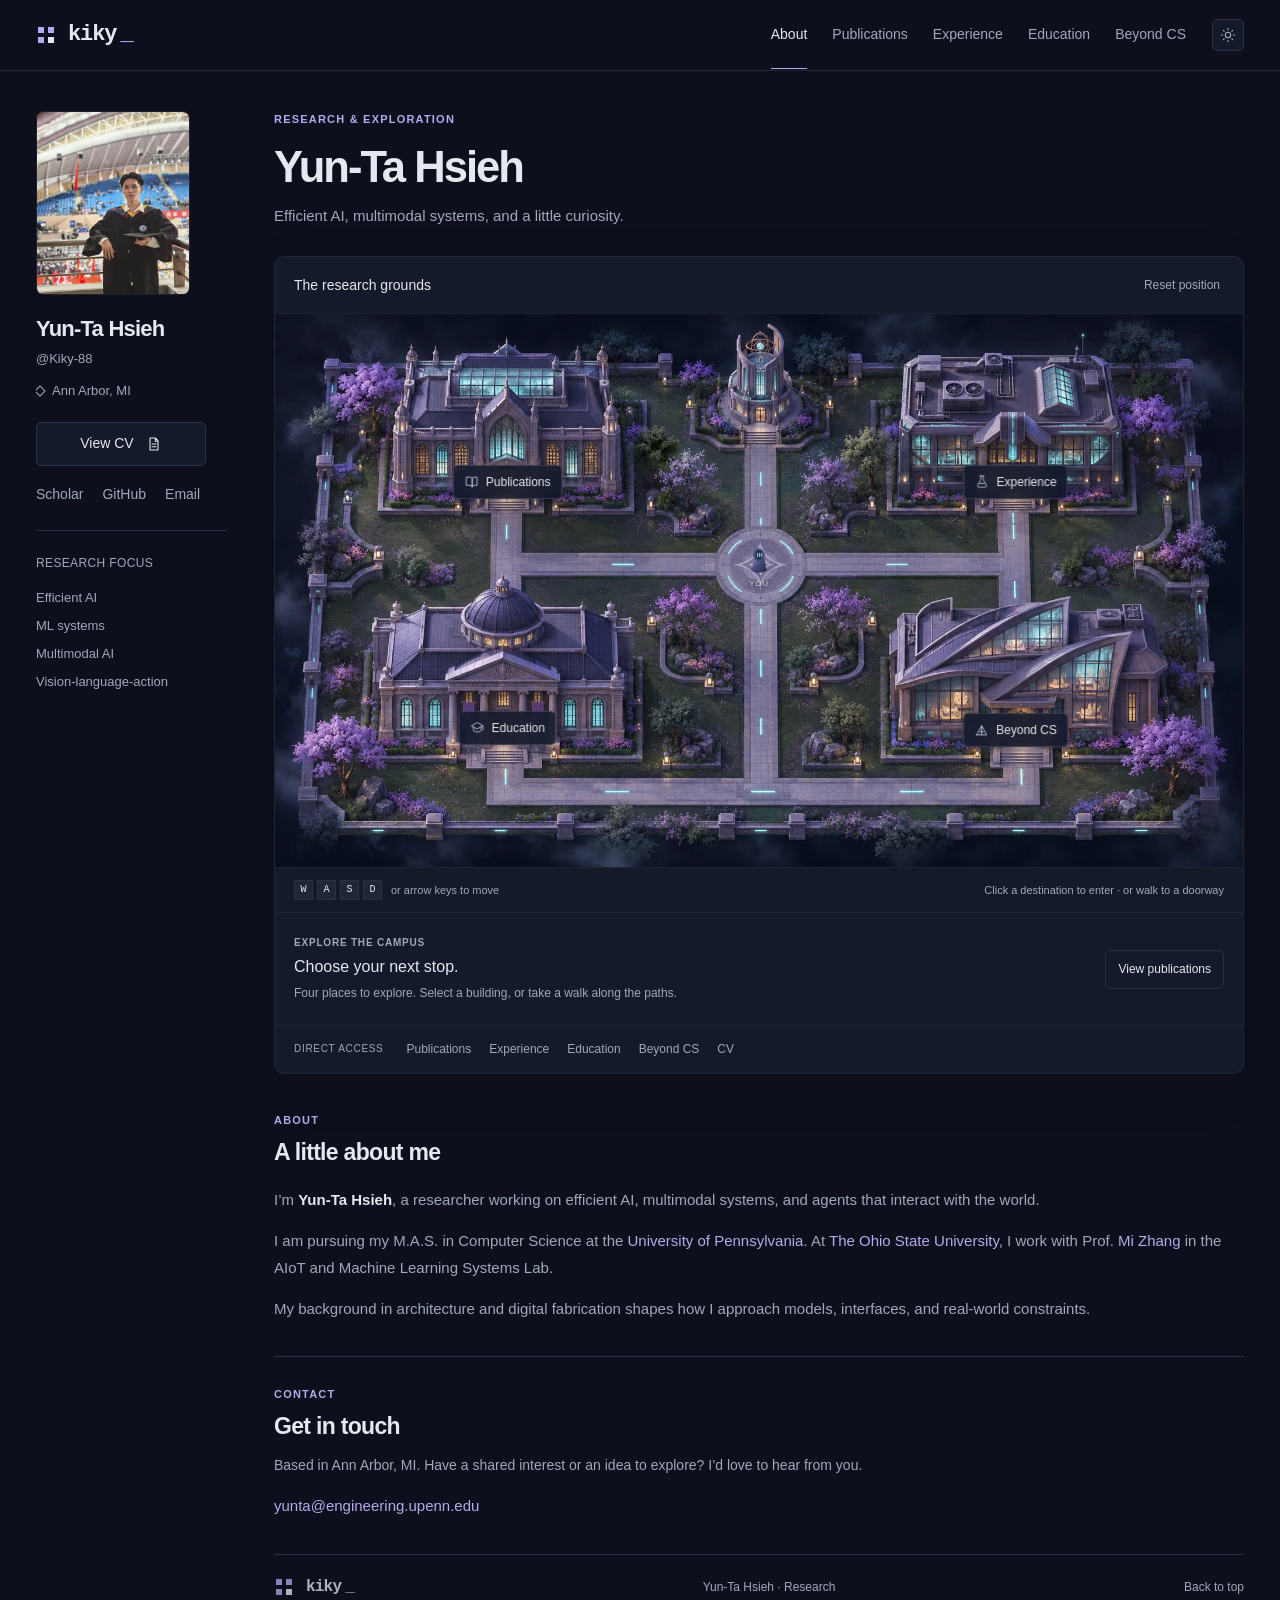
==== index.html @ 04798a45 "Align navigation and content on a consistent polished layout grid" ====
<!DOCTYPE html>
<html lang="en" data-theme="dark">
<head>
  <meta charset="UTF-8" />
  <meta name="viewport" content="width=device-width, initial-scale=1" />
  <meta name="author" content="Yun-Ta Hsieh" />
  <meta name="description" content="Yun-Ta Hsieh — researching efficient AI, ML systems, multimodal AI, and vision-language-action models." />
  <meta name="theme-color" content="#0d1020" />
  <title>About · Yun-Ta Hsieh</title>
  <link rel="stylesheet" href="styles.css?v=20261123-scene4" />
  <link rel="icon" type="image/svg+xml" href="images/favicon.svg" />
  <link rel="preload" as="image" href="images/campus-night-v2.webp" fetchpriority="high" />
  <script>try{document.documentElement.dataset.theme=localStorage.getItem('homepage-theme')==='light'?'light':'dark'}catch(e){}</script>
</head>
<body id="top" class="world-page">
  <a class="skip-link" href="#main">Skip to content</a>
  <header class="site-header">
    <div class="site-header-inner">
      <a class="brand" href="index.html?v=20261123-scene4" aria-label="Kiky home"><svg class="brand-mark" viewBox="0 0 20 20" aria-hidden="true"><path d="M2 2h6v6H2zm10 0h6v6h-6zM2 12h6v6H2z"/><path class="mark-lime" d="M12 12h6v6h-6z"/></svg> kiky<span class="brand-dot">_</span></a>
      <nav class="site-nav" aria-label="Primary navigation">
        <a class="nav-link active" href="index.html?v=20261123-scene4" aria-current="page">About</a>
        <a class="nav-link" href="publications.html?v=20261123-scene4">Publications</a>
        <a class="nav-link" href="experience.html?v=20261123-scene4">Experience</a>
        <a class="nav-link" href="education.html?v=20261123-scene4">Education</a>
        <a class="nav-link" href="beyond.html?v=20261123-scene4">Beyond CS</a>
      </nav>
      <button class="theme-toggle" type="button" aria-label="Switch to light mode" aria-pressed="true"><svg class="theme-icon-moon" viewBox="0 0 24 24" aria-hidden="true"><path d="M20.5 14.5A8.5 8.5 0 0 1 9.5 3.5 7 7 0 1 0 20.5 14.5Z"/></svg><svg class="theme-icon-sun" viewBox="0 0 24 24" aria-hidden="true"><circle cx="12" cy="12" r="4"/><path d="M12 2v2m0 16v2M2 12h2m16 0h2M5 5l1.4 1.4m11.2 11.2L19 19M5 19l1.4-1.4M17.6 6.4 19 5"/></svg></button>
    </div>
  </header>
  <main id="main" class="container">
    <aside class="profile-panel" aria-label="Researcher profile" >
      <div class="panel-label"><span class="pixel-symbol" aria-hidden="true"></span> RESEARCHER PROFILE</div>
      <figure class="portrait"><img src="images/profile.webp" alt="Yun-Ta Hsieh" width="240" height="270" fetchpriority="high"/></figure>
      <div class="profile-info"><h2>Yun-Ta Hsieh</h2><p class="profile-handle">@Kiky-88</p><p class="profile-location">Ann Arbor, MI</p>
      <a class="button button-primary" href="images/Yunta_Hsieh_CV.pdf" target="_blank" rel="noreferrer">View CV <svg viewBox="0 0 24 24" aria-hidden="true"><path d="M6 3h8l4 4v14H6zM14 3v5h4M9 12h6m-6 4h6"/></svg></a>
      <div class="profile-links"><a href="https://scholar.google.com/citations?user=X45ixKAAAAAJ&amp;hl=en" target="_blank" rel="noreferrer">Scholar</a><a href="https://github.com/Kiky-88" target="_blank" rel="noreferrer">GitHub</a><a href="mailto:yunta@engineering.upenn.edu">Email</a></div>
      <div class="profile-interests"><h3>RESEARCH FOCUS</h3><ul><li>Efficient AI</li><li>ML systems</li><li>Multimodal AI</li><li>Vision-language-action</li></ul></div></div>
    </aside>
    <div class="main-content">
    <section class="intro-section" id="about" aria-labelledby="hero-title">
      <div class="intro-topline"><span class="eyebrow">RESEARCH &amp; EXPLORATION</span><span class="terminal-tag" aria-hidden="true"></span></div>
      <h1 id="hero-title">Yun-Ta Hsieh</h1><p class="world-subtitle">Efficient AI, multimodal systems, and a little curiosity.</p>


    </section>

    <section class="research-world" aria-labelledby="world-title">
      <div class="world-bar"><h2 id="world-title">The research grounds</h2><button class="world-reset" type="button" aria-label="Return explorer to starting position">Reset position</button></div>
      <div class="world-stage">
        <img class="world-art" src="images/campus-night-v2.webp" alt="A miniature night-time campus with four illuminated buildings, violet gardens, and connected stone paths." width="1659" height="948" fetchpriority="high" decoding="async" />
        <canvas id="research-map" width="980" height="560" tabindex="0" aria-label="Interactive research campus. Use WASD or arrow keys to move. Choose a labeled destination or use the links below."></canvas>
        <nav class="world-portals" aria-label="Map destinations">
          <button class="world-portal" type="button" data-place="publications" style="--x:24%;--y:21%" aria-label="Enter Publications"><span class="portal-label"><svg viewBox="0 0 24 24" aria-hidden="true"><path d="M4 5h6a3 3 0 0 1 3 3v13a4 4 0 0 0-4-3H4zM20 5h-4a3 3 0 0 0-3 3v13a4 4 0 0 1 4-3h3z"/></svg><span>Publications</span></span></button>
          <button class="world-portal" type="button" data-place="experience" style="--x:76.5%;--y:21%" aria-label="Enter Experience"><span class="portal-label"><svg viewBox="0 0 24 24" aria-hidden="true"><path d="M9 3h6M10 3v6l-5 9a2 2 0 0 0 2 3h10a2 2 0 0 0 2-3l-5-9V3M8 15h8"/></svg><span>Experience</span></span></button>
          <button class="world-portal" type="button" data-place="education" style="--x:24%;--y:65.5%" aria-label="Enter Education"><span class="portal-label"><svg viewBox="0 0 24 24" aria-hidden="true"><path d="m3 9 9-5 9 5-9 5zM6 11v6c4 3 8 3 12 0v-6M21 9v7"/></svg><span>Education</span></span></button>
          <button class="world-portal" type="button" data-place="beyond" style="--x:76.5%;--y:66%" aria-label="Enter Beyond CS"><span class="portal-label"><svg viewBox="0 0 24 24" aria-hidden="true"><path d="m4 19 8-15 8 15H4zM9 14h6M12 4v15"/></svg><span>Beyond CS</span></span></button>
        </nav>
        <span class="world-spawn-label" aria-hidden="true">YOU</span>
      </div>
      <div class="world-controls"><p><kbd>W</kbd><kbd>A</kbd><kbd>S</kbd><kbd>D</kbd><span>or arrow keys to move</span></p><p><span class="desktop-world-hint">Click a destination to enter &middot; or walk to a doorway</span><span class="touch-world-hint">Tap any building to enter.</span></p></div>
      <div class="world-selection" aria-live="polite"><div><p class="eyebrow" id="destination-kicker">EXPLORE THE CAMPUS</p><h3 id="destination-title">Choose your next stop.</h3><p id="destination-description">Four places to explore. Select a building, or take a walk along the paths.</p></div><a class="button button-primary destination-link" id="destination-link" href="publications.html?v=20261123-scene4">View publications</a></div>
      <nav class="world-fast-travel" aria-label="Direct page links"><span>DIRECT ACCESS</span><a href="publications.html?v=20261123-scene4">Publications</a><a href="experience.html?v=20261123-scene4">Experience</a><a href="education.html?v=20261123-scene4">Education</a><a href="beyond.html?v=20261123-scene4">Beyond CS</a><a href="images/Yunta_Hsieh_CV.pdf" target="_blank" rel="noreferrer">CV</a></nav>
    </section>
    <section class="about-brief" aria-labelledby="about-brief-title"><p class="eyebrow">ABOUT</p><h2 id="about-brief-title">A little about me</h2><div class="intro-copy"><p>I’m <strong>Yun-Ta Hsieh</strong>, a researcher working on efficient AI, multimodal systems, and agents that interact with the world.</p><p>I am pursuing my M.A.S. in Computer Science at the <a href="https://www.upenn.edu/" target="_blank" rel="noreferrer">University of Pennsylvania</a>. At <a href="https://www.osu.edu/" target="_blank" rel="noreferrer">The Ohio State University</a>, I work with Prof. <a href="https://mi-zhang.github.io/" target="_blank" rel="noreferrer">Mi Zhang</a> in the AIoT and Machine Learning Systems Lab.</p><p>My background in architecture and digital fabrication shapes how I approach models, interfaces, and real-world constraints.</p></div></section>
    <section class="contact-section" id="contact" aria-labelledby="contact-title"><div><p class="eyebrow">CONTACT</p><h2 id="contact-title">Get in touch</h2><p>Based in Ann Arbor, MI. Have a shared interest or an idea to explore? I’d love to hear from you.</p><a class="contact-email" href="mailto:yunta@engineering.upenn.edu">yunta@engineering.upenn.edu</a></div></section>
    <footer><a class="brand" href="index.html?v=20261123-scene4"><svg class="brand-mark" viewBox="0 0 20 20" aria-hidden="true"><path d="M2 2h6v6H2zm10 0h6v6h-6zM2 12h6v6H2z"/><path class="mark-lime" d="M12 12h6v6h-6z"/></svg> kiky<span class="brand-dot">_</span></a><p>Yun-Ta Hsieh · Research</p><a href="#top" data-back-to-top>Back to top</a></footer>
    </div>
  </main>
  <script src="script.js?v=20261123-scene4"></script>
  <script src="world-engine.js?v=20261123-scene4"></script>
  <script src="world.js?v=20261123-scene4"></script>
</body>
</html>
---- styles.css ----
:root {
  color-scheme: light;
  --bg: #f4f6fa;
  --surface: #ffffff;
  --raised: #edf1f7;
  --text: #202c3f;
  --muted: #5e6d82;
  --line: #d4dce8;
  --accent: #4265c8;
  --lime: #42754c;
  --accent-soft: #edf1ff;
  --grid: #20345c05;
  --sans: 'Segoe UI', -apple-system, BlinkMacSystemFont, Arial, sans-serif;
  --mono: 'Cascadia Code', 'SFMono-Regular', Consolas, monospace;
}
[data-theme='dark'] {
  color-scheme: dark;
  --bg: #0c1017;
  --surface: #121923;
  --raised: #18212e;
  --text: #e3e9f3;
  --muted: #94a2b9;
  --line: #273244;
  --accent: #9baeff;
  --lime: #c4df9c;
  --accent-soft: #202b48;
  --grid: #91a6d105;
}
* { box-sizing: border-box; }
html { scroll-behavior: smooth; scroll-padding-top: 100px; }
body { margin: 0; font: 16px/1.7 var(--sans); color: var(--text); background-color: var(--bg); background-image: linear-gradient(var(--grid) 1px, transparent 1px), linear-gradient(90deg, var(--grid) 1px, transparent 1px); background-size: 32px 32px; -webkit-font-smoothing: antialiased; }
::selection { background: var(--accent); color: var(--bg); }
a { color: inherit; text-decoration: none; }
a, button { touch-action: manipulation; -webkit-tap-highlight-color: transparent; }
button { font: inherit; cursor: pointer; }
a:focus-visible, button:focus-visible, summary:focus-visible { outline: 2px solid var(--accent); outline-offset: 5px; }
h1, h2, h3, p, figure { margin: 0; }
img { display: block; max-width: 100%; }
svg { fill: none; stroke: currentColor; stroke-width: 1.6; stroke-linecap: round; stroke-linejoin: round; }
[hidden] { display: none !important; }
.skip-link { position: fixed; top: -80px; left: 20px; z-index: 200; background: var(--accent); color: var(--bg); padding: 10px 18px; }
.skip-link:focus { top: 12px; }
.site-header { position: sticky; top: 0; z-index: 20; background: var(--bg); border-bottom: 1px solid var(--line); }
.site-header-inner { max-width: 1232px; padding: 18px 36px; margin: auto; display: flex; align-items: center; gap: 26px; }
.brand { display: inline-flex; align-items: center; gap: 4px; font: 700 22px/1 var(--mono); letter-spacing: -.05em; white-space: nowrap; }
.brand-mark { color: var(--lime); font-size: 25px; padding-right: 8px; }
.brand-dot { color: var(--accent); }
.site-nav { display: flex; gap: 25px; margin-left: auto; }
.nav-link { font-size: 14px; color: var(--muted); padding: 4px 0; white-space: nowrap; position: relative; }
.nav-link.active, .nav-link:hover { color: var(--text); }
.nav-link.active::after { content: ''; position: absolute; bottom: -18px; left: 0; right: 0; height: 2px; background: var(--accent); }
.theme-toggle { display: grid; place-items: center; height: 32px; width: 32px; border: 1px solid var(--line); border-radius: 5px; color: var(--muted); background: var(--surface); }
.theme-toggle:hover { color: var(--text); background: var(--raised); }
.theme-toggle svg { width: 16px; height: 16px; }
.theme-icon-sun, [data-theme='dark'] .theme-icon-moon { display: none; }
[data-theme='dark'] .theme-icon-sun { display: block; }
.container { max-width: 1232px; padding: 44px 36px 0; margin: auto; display: grid; grid-template-columns: 260px minmax(0,1fr); align-items: start; gap: 44px; }
.profile-panel { border: 1px solid var(--line); background: var(--surface); border-radius: 8px; overflow: hidden; position: sticky; top: 105px; }
.panel-label { display: flex; align-items: center; gap: 9px; font: 11px/1.5 var(--mono); letter-spacing: .07em; color: var(--muted); padding: 13px 17px; border-bottom: 1px solid var(--line); }
.pixel-symbol { display: block; width: 7px; height: 7px; background: var(--lime); box-shadow: 4px -4px 0 -1px var(--lime); }
.portrait { padding: 17px 17px 0; }
.portrait img { width: 100%; height: 215px; object-fit: cover; object-position: 50% 40%; border-radius: 4px; border: 1px solid var(--line); }
.profile-info { padding: 21px 18px 23px; }
.profile-info h2 { font-size: 23px; letter-spacing: -.04em; font-weight: 650; line-height: 1.3; }
.profile-handle { font: 12px/1.6 var(--mono); color: var(--accent); margin-top: 5px; }
.profile-role { font-size: 14px; color: var(--muted); line-height: 1.6; margin-top: 18px; }
.profile-location { font-size: 13px; color: var(--muted); margin-top: 11px; }
.profile-location::before { content: ''; display: inline-block; height: 6px; width: 6px; border: 1px solid var(--muted); margin-right: 8px; transform: rotate(45deg); }
.button { display: inline-flex; align-items: center; justify-content: center; gap: 12px; padding: 9px 15px; border-radius: 4px; font-size: 14px; font-weight: 600; transition: background .15s, border-color .15s; }
.button svg { width: 16px; height: 16px; }
.button-primary { width: 100%; background: var(--accent); color: var(--bg); border: 1px solid var(--accent); margin-top: 23px; }
.button-primary:hover { background: var(--text); border-color: var(--text); }
.profile-links { display: flex; justify-content: space-between; gap: 10px; margin-top: 17px; font-size: 14px; }
.profile-links a, .text-link, .intro-contact { color: var(--muted); }
.profile-links a:hover, .text-link:hover, .intro-contact:hover { color: var(--accent); }
.profile-interests { padding-top: 21px; margin-top: 23px; border-top: 1px solid var(--line); }
.profile-interests h3 { font: 11px/1.5 var(--mono); letter-spacing: .08em; color: var(--muted); }
.profile-interests ul { list-style: none; padding: 0; margin: 12px 0 0; }
.profile-interests li { font-size: 13px; color: var(--muted); padding: 3px 0; }
.profile-interests li::before { content: '+'; color: var(--accent); margin-right: 9px; font-family: var(--mono); }
.main-content { min-width: 0; }
.intro-section { padding: 5px 0 36px; }
.intro-topline { display: flex; justify-content: space-between; gap: 16px; align-items: center; margin-bottom: 22px; }
.eyebrow { font: 11px/1.5 var(--mono); letter-spacing: .09em; color: var(--accent); }
.terminal-tag { font: 11px/1.5 var(--mono); color: var(--muted); }
h1 { font-size: clamp(32px,3.6vw,45px); font-weight: 650; line-height: 1.2; letter-spacing: -.045em; margin-bottom: 23px; }
h1 span { color: var(--muted); }
.intro-copy { max-width: 710px; }
.intro-copy p { color: var(--muted); line-height: 1.8; }
.intro-copy p + p { margin-top: 14px; }
.intro-copy strong { color: var(--text); font-weight: 600; }
.intro-copy a { color: var(--accent); }
.intro-copy a:hover { text-decoration: underline; text-underline-offset: 3px; }
.intro-bottom { display: flex; align-items: center; gap: 22px; margin-top: 25px; }
.button-secondary { background: var(--raised); border: 1px solid var(--line); color: var(--text); }
.button-secondary:hover { border-color: var(--accent); background: var(--accent-soft); }
.intro-contact { font-size: 14px; }
.pixel-cluster { margin-left: auto; display: grid; grid-template-columns: repeat(3,7px); grid-auto-rows: 7px; gap: 4px; transform: rotate(-8deg); }
.pixel-cluster i { background: var(--line); }
.pixel-cluster i:nth-child(2), .pixel-cluster i:nth-child(6) { background: var(--accent); }
.pixel-cluster i:nth-child(9) { background: var(--lime); }
.section { padding: 32px 0; border-top: 1px solid var(--line); }
.section-top { display: flex; align-items: end; justify-content: space-between; gap: 18px; margin-bottom: 24px; }
.section-top .eyebrow { margin-bottom: 7px; }
h2 { font-size: 25px; line-height: 1.4; letter-spacing: -.03em; font-weight: 600; }
.section-count { display: inline-flex; vertical-align: middle; font: 11px/1 var(--mono); border: 1px solid var(--line); border-radius: 4px; padding: 4px 7px; margin-left: 7px; color: var(--muted); letter-spacing: 0; }
.text-link { font-size: 14px; white-space: nowrap; padding-bottom: 4px; }
.publication-filters { display: flex; gap: 7px; flex-wrap: wrap; margin-bottom: 23px; }
.filter-button { color: var(--muted); background: transparent; padding: 6px 11px; font-size: 14px; border: 1px solid var(--line); border-radius: 4px; }
.filter-button span { font: 11px/1.5 var(--mono); margin-left: 5px; opacity: .75; }
.filter-button:hover { color: var(--text); border-color: var(--muted); }
.filter-button.active { background: var(--accent-soft); border-color: var(--accent); color: var(--accent); }
.group-label { font: 11px/1.5 var(--mono); letter-spacing: .07em; color: var(--muted); margin-bottom: 13px; text-transform: uppercase; }
.publication-group + .publication-group { margin-top: 25px; }
.publication { position: relative; display: grid; grid-template-columns: minmax(0,1fr); gap: 10px; border: 1px solid var(--line); padding: 18px 20px; background: var(--surface); border-radius: 6px; transition: border-color .15s; }
.publication:hover { border-color: var(--muted); }
.publication + .publication { margin-top: 10px; }
.featured-group .publication { border-left: 2px solid var(--accent); }
.papertitle { font-size: 16px; line-height: 1.6; font-weight: 600; color: var(--text); }
a.papertitle:hover { color: var(--accent); }
.publication-authors { font-size: 13px; color: var(--muted); line-height: 1.75; margin-top: 7px; }
.publication-authors strong { font-weight: 600; color: var(--text); }
.publication-venue { color: var(--muted); font: 12px/1.6 var(--mono); }
.publication[data-status='published'] .publication-venue { color: var(--lime); }
.publication-links { display: flex; gap: 12px; font-size: 13px; color: var(--accent); margin-top: 9px; }
.publication-links a:hover { text-decoration: underline; }
.contribution-note { font-size: 12px; color: var(--muted); margin-top: 18px; }
.experience-row { display: grid; grid-template-columns: 155px minmax(0,1fr); gap: 25px; padding: 22px 0; }
.experience-row + .experience-row { border-top: 1px solid var(--line); }
.experience-meta > p:not(.eyebrow) { font-size: 13px; margin-top: 8px; color: var(--muted); }
.experience-meta > span { font-size: 12px; color: var(--muted); }
.experience-content h3 { font-size: 18px; font-weight: 600; }
.experience-org { font-size: 15px; color: var(--accent); margin-top: 2px; }
.experience-detail { font-size: 13px; color: var(--muted); margin-top: 5px; }
.experience-content ul { margin: 14px 0 0; padding-left: 17px; color: var(--muted); font-size: 14px; }
.experience-content li { margin-top: 10px; padding-left: 3px; }
.experience-content li::marker { color: var(--accent); }
.experience-content strong { font-weight: 600; color: var(--text); }
.skills-block { margin-top: 20px; border: 1px solid var(--line); border-radius: 6px; background: var(--surface); padding: 20px; display: grid; grid-template-columns: 110px minmax(0,1fr); gap: 15px; }
.skills-block h3 { font: 14px/1.7 var(--mono); color: var(--accent); }
.skills-block p { font-size: 14px; }
.skills-block p + p { margin-top: 13px; }
.skills-block p > span { display: block; font-size: 12px; color: var(--muted); margin-bottom: 2px; }
.education-grid { display: grid; gap: 12px; }
.education-card { display: grid; grid-template-columns: 55px minmax(0,1fr); gap: 1px 18px; border: 1px solid var(--line); border-radius: 6px; background: var(--surface); padding: 19px 20px; }
.school-top { grid-row: 1/4; }
.school-top img { width: 45px; height: 45px; object-fit: contain; }
.school-top > span { display: block; font-size: 11px; color: var(--muted); margin-top: 7px; text-align: center; width: 45px; }
.education-card h3 { font-size: 16px; font-weight: 600; }
.education-card > p { font-size: 14px; color: var(--muted); }
.education-card .school-date { font-size: 12px; margin-top: 6px; color: var(--accent); }
.coursework { padding: 18px 0 0; }
.coursework summary { font-size: 14px; color: var(--muted); cursor: pointer; }
.coursework > div { display: grid; gap: 15px; padding-top: 17px; }
.coursework p { font-size: 14px; color: var(--muted); }
.coursework strong { display: block; color: var(--text); font-weight: 600; margin-bottom: 5px; }
.section-aside { font-size: 12px; color: var(--muted); }
.beyond-intro { font-size: 15px; color: var(--muted); margin-bottom: 25px; }
.project-list { display: grid; gap: 20px; }
.project-row { border: 1px solid var(--line); border-radius: 6px; background: var(--surface); padding: 19px 20px 12px; min-width: 0; }
.project-meta { margin-bottom: 14px; }
.project-meta h3 { font-size: 16px; font-weight: 600; }
.project-gallery { position: relative; min-width: 0; }
.project-strip { display: flex; gap: 12px; overflow-x: auto; scroll-snap-type: x mandatory; scrollbar-width: thin; scrollbar-color: var(--line) transparent; padding-bottom: 10px; overscroll-behavior-x: contain; }
.project-slide { flex: 0 0 80%; min-width: 0; padding: 0; border: 1px solid var(--line); background: var(--raised); border-radius: 3px; overflow: hidden; scroll-snap-align: start; cursor: zoom-in; }
.project-slide img { width: 100%; aspect-ratio: 842/595; object-fit: contain; }
.gallery-arrow { position: absolute; z-index: 2; top: calc(50% - 25px); width: 32px; height: 36px; display: grid; place-items: center; font-size: 24px; line-height: 1; background: var(--surface); color: var(--text); border: 1px solid var(--line); border-radius: 4px; }
.gallery-arrow:hover { border-color: var(--accent); }
.gallery-arrow:disabled { opacity: .3; cursor: default; }
.gallery-arrow-left { left: -11px; }
.gallery-arrow-right { right: -11px; }
.contact-section { border-top: 1px solid var(--line); padding: 32px 0 35px; }
.contact-section .eyebrow { margin-bottom: 8px; }
.contact-section h2 { font-size: 25px; }
.contact-section p:not(.eyebrow) { color: var(--muted); font-size: 14px; margin-top: 12px; }
.contact-email { display: inline-block; font-size: 15px; color: var(--accent); margin-top: 15px; overflow-wrap: anywhere; }
.contact-email:hover { text-decoration: underline; }
footer { display: flex; align-items: center; justify-content: space-between; gap: 18px; padding: 22px 0; border-top: 1px solid var(--line); }
footer .brand { font-size: 16px; }
footer .brand-mark { font-size: 19px; }
footer p, footer > a:last-child { font-size: 12px; color: var(--muted); }
.lightbox { position: fixed; inset: 0; z-index: 100; background: #070b12f5; display: grid; grid-template-columns: 60px minmax(0,1fr) 60px; align-items: center; padding: 75px 22px 25px; color: #e3e9f3; }
body.lightbox-open { overflow: hidden; }
.lightbox-toolbar { position: absolute; top: 20px; left: 30px; right: 30px; display: flex; justify-content: space-between; align-items: center; }
.lightbox-counter { font: 13px/1.5 var(--mono); color: #94a2b9; }
.lightbox-close { background: #121923; color: inherit; border: 1px solid #273244; border-radius: 4px; padding: 5px 12px; font-size: 14px; }
.lightbox-close span { font-size: 20px; margin-left: 13px; }
.lightbox-figure { display: grid; justify-items: center; gap: 15px; min-width: 0; }
.lightbox-image { max-height: calc(100dvh - 155px); max-width: 100%; object-fit: contain; }
.lightbox-caption { color: #94a2b9; font-size: 13px; text-align: center; }
.lightbox-nav { background: #121923; border: 1px solid #273244; color: inherit; width: 40px; height: 40px; border-radius: 4px; font-size: 28px; line-height: 1; justify-self: center; }
@media (max-width: 1050px) {
  .site-nav { gap: 19px; }
  .container { gap: 28px; grid-template-columns: 230px minmax(0,1fr); padding-left: 26px; padding-right: 26px; }
  .portrait img { height: 190px; }
  .profile-info { padding-left: 15px; padding-right: 15px; }
  .button-primary { font-size: 13px; padding-left: 10px; padding-right: 10px; }
  .experience-row { grid-template-columns: 1fr; gap: 13px; }
  .experience-meta { display: flex; gap: 14px; flex-wrap: wrap; align-items: baseline; }
  .experience-meta > p:not(.eyebrow) { margin-top: 0; }
}
@media (max-width: 760px) {
  html { scroll-padding-top: 115px; }
  .site-header-inner { padding: 16px 22px 12px; flex-wrap: wrap; gap: 15px; }
  .theme-toggle { margin-left: auto; }
  .site-nav { order: 3; width: 100%; margin: 0; overflow-x: auto; gap: 24px; padding: 0 2px 6px; }
  .nav-link { flex-shrink: 0; }
  .nav-link.active::after { bottom: 0; }
  .container { grid-template-columns: 1fr; gap: 30px; padding: 25px 22px 0; max-width: 650px; }
  .profile-panel { position: static; display: grid; grid-template-columns: 125px minmax(0,1fr); padding: 0 18px 18px; gap: 0 20px; }
  .panel-label { grid-column: 1/-1; margin: 0 -18px 18px; padding: 12px 18px; }
  .portrait { padding: 0; }
  .portrait img { height: 150px; }
  .profile-info { padding: 0; }
  .profile-info h2 { font-size: 24px; }
  .profile-role { margin-top: 10px; font-size: 13px; }
  .profile-location { margin-top: 7px; }
  .button-primary { margin-top: 15px; font-size: 14px; padding: 7px 10px; }
  .profile-links { font-size: 14px; margin-top: 11px; }
  .profile-interests { display: none; }
  .intro-topline { margin-bottom: 18px; }
  h1 { font-size: clamp(29px, 6vw, 38px); }
  .terminal-tag { display: none; }
  .section { padding: 28px 0; }
  .section-top { gap: 15px; }
  h2, .contact-section h2 { font-size: 23px; }
  .section-top .text-link { font-size: 13px; }
  .publication { padding: 16px; }
  .skills-block { grid-template-columns: 1fr; gap: 12px; }
  .section-aside { display: none; }
  .education-card { padding: 17px; gap: 2px 13px; }
  .project-row { padding: 16px 16px 9px; }
  .project-slide { flex-basis: 90%; }
  .lightbox { grid-template-columns: 30px minmax(0,1fr) 30px; padding: 75px 5px 25px; }
  .lightbox-nav { width: 28px; border: 0; background: transparent; }
  footer { flex-wrap: wrap; }
  footer p { order: 3; width: 100%; }
}
@media (max-width: 390px) {
  .container { padding-left: 16px; padding-right: 16px; }
  .profile-panel { grid-template-columns: 90px minmax(0,1fr); gap: 0 14px; padding-left: 14px; padding-right: 14px; }
  .panel-label { margin-left: -14px; margin-right: -14px; }
  .portrait img { height: 120px; }
  .profile-info h2 { font-size: 22px; }
  .profile-links { gap: 6px; }
  .button-primary svg { display: none; }
  .button-primary { font-size: 12px; }
  .section-top { align-items: start; }
  .section-top > .text-link { font-size: 12px; }
  .filter-button { padding: 6px 9px; font-size: 13px; }
}
@media (prefers-reduced-motion: reduce) {
  html { scroll-behavior: auto; }
  *, *::before, *::after { animation: none !important; transition: none !important; }
}
/* Keep profile details reachable on shorter desktop screens. */
@media (min-width: 761px) {
  .profile-panel { max-height: calc(100dvh - 128px); overflow-y: auto; scrollbar-width: thin; scrollbar-color: var(--line) transparent; }
}
@media (min-width: 761px) and (max-height: 850px) {
  .profile-interests { display: none; }
  .portrait img { height: 180px; }
}
@media (max-width: 760px) {
  html { scroll-padding-top: 165px; }
  .site-nav { display: grid; grid-template-columns: repeat(3, minmax(0, 1fr)); gap: 5px 14px; overflow: visible; padding-bottom: 0; }
}
.brand-mark { width: 20px; height: 20px; padding-right: 0; margin-right: 8px; fill: var(--accent); stroke: none; }
.brand-mark .mark-lime { fill: var(--lime); }

/* Each navigation destination is a standalone page. */
.main-content { min-height: calc(100dvh - 156px); display: flex; flex-direction: column; }
.main-content > .section:first-child { border-top: 0; padding-top: 5px; }
.main-content > footer { margin-top: auto; }
h1.page-title { font-size: 25px; font-weight: 600; line-height: 1.4; letter-spacing: -.03em; margin: 0; }
@media (max-width: 760px) {
  .main-content { min-height: 0; }
  h1.page-title { font-size: 23px; }
}
/* Tactical palette and sharp, restrained geometry. */
:root {
  --bg: #ece8e1; --surface: #f7f4ee; --raised: #e3dfd8;
  --text: #17232d; --muted: #5b6972; --line: #c5c6bf;
  --accent: #b92d40; --lime: #2c746e; --accent-soft: #f0d8d8;
  --grid: #14232c06;
}
[data-theme='dark'] {
  --bg: #0f1923; --surface: #15232e; --raised: #1b2c37;
  --text: #ece8e1; --muted: #a0adb6; --line: #30434e;
  --accent: #ff6570; --lime: #9bc7bc; --accent-soft: #38272f;
  --grid: #a4bac604;
}
.profile-panel, .publication, .education-card, .project-row, .skills-block { border-radius: 2px; }
.button { border-radius: 0; }
.button-primary { background: var(--accent); border-color: var(--accent); color: #fff; }
.button-primary:hover { background: #d94455; border-color: #d94455; }
.nav-link.active::after { background: var(--accent); height: 3px; }
.profile-panel { border-top: 2px solid var(--accent); }
.brand-mark { fill: var(--accent); }
.brand-mark .mark-lime { fill: var(--text); }
.pixel-symbol { box-shadow: none; background: var(--accent); transform: rotate(45deg); width: 6px; height: 6px; }
.world-page .container { grid-template-columns: 220px minmax(0, 1fr); gap: 36px; max-width: 1320px; padding-top: 35px; }
.world-page .portrait img { height: 190px; }
.world-page .profile-info h2 { font-size: 22px; }
.world-page .profile-panel { top: 98px; }
.world-page .intro-section { padding: 3px 0 25px; }
.world-page .intro-topline { margin-bottom: 13px; }
.world-page h1 { font-family: 'Arial Narrow', 'Segoe UI', Arial, sans-serif; font-size: clamp(34px, 4vw, 55px); font-weight: 750; letter-spacing: -.045em; margin-bottom: 8px; }
.hero-slash { color: var(--accent); }
.world-subtitle { color: var(--muted); font-size: 15px; }
.research-world { border: 1px solid var(--line); background: var(--surface); position: relative; margin-bottom: 35px; }
.world-bar { display: flex; justify-content: space-between; align-items: center; gap: 16px; padding: 12px 17px; border-bottom: 1px solid var(--line); }
.world-bar h2 { font: 12px/1.5 var(--mono); letter-spacing: .1em; }
.world-reset { font-size: 12px; color: var(--muted); border: 0; background: transparent; padding: 4px; }
.world-reset:hover { color: var(--accent); }
.world-stage { position: relative; aspect-ratio: 980/560; overflow: hidden; background: #101f29; isolation: isolate; }
#research-map { display: block; width: 100%; height: 100%; touch-action: pan-y; cursor: crosshair; }
#research-map:focus-visible { outline: 2px solid var(--accent); outline-offset: -3px; }
.world-coordinate { position: absolute; top: 14px; left: 16px; font: 9px/1.5 var(--mono); color: #8ca0aa; letter-spacing: .1em; pointer-events: none; }
.world-compass { position: absolute; top: 15px; right: 17px; display: grid; justify-items: center; font: 10px/1 var(--mono); color: #8ca0aa; pointer-events: none; }
.world-compass span { font-size: 24px; line-height: 1.2; font-weight: 300; color: #b5c5c9; }
.world-portal { position: absolute; left: var(--x); top: var(--y); transform: translate(-50%, -50%); display: flex; align-items: center; gap: 8px; padding: 7px 11px; border: 1px solid #6c8b93; background: #162630ec; color: #ece8e1; font: 12px/1.4 var(--mono); white-space: nowrap; box-shadow: 3px 3px 0 #07131b50; transition: border-color .15s, background .15s; }
.world-portal:hover, .world-portal[aria-pressed='true'] { border-color: #ff6570; background: #38272f; }
.portal-symbol { color: #99c5ba; font: 17px/1 var(--mono); }
.world-portal[aria-pressed='true'] .portal-symbol { color: #ff6570; }
.world-spawn-label { position: absolute; left: 50%; top: 58%; transform: translateX(-50%); font: 9px/1 var(--mono); letter-spacing: .12em; color: #bccbcf; pointer-events: none; }
.world-controls { display: flex; flex-wrap: wrap; justify-content: space-between; gap: 8px 18px; padding: 11px 17px; border-top: 1px solid var(--line); border-bottom: 1px solid var(--line); color: var(--muted); font-size: 11px; }
.world-controls p { display: flex; align-items: center; gap: 4px; flex-wrap: wrap; }
.world-controls p span { margin-left: 5px; }
kbd { display: inline-grid; place-items: center; min-width: 19px; height: 20px; border: 1px solid var(--line); font: 10px/1 var(--mono); color: var(--text); background: var(--raised); }
.world-selection { display: grid; grid-template-columns: minmax(0,1fr) auto; align-items: center; gap: 22px; padding: 20px; min-height: 145px; border-left: 3px solid var(--accent); }
.world-selection .eyebrow { font-size: 10px; margin-bottom: 5px; }
.world-selection h3 { font-size: 18px; font-weight: 600; line-height: 1.4; }
.world-selection p:not(.eyebrow) { margin-top: 6px; color: var(--muted); font-size: 13px; line-height: 1.7; }
.destination-link { width: auto; margin: 0; white-space: nowrap; padding: 10px 15px; font-size: 13px; }
.world-fast-travel { display: flex; flex-wrap: wrap; gap: 9px 17px; border-top: 1px solid var(--line); padding: 12px 20px; font-size: 12px; color: var(--muted); }
.world-fast-travel > span { color: var(--muted); font: 10px/2 var(--mono); margin-right: 5px; letter-spacing: .05em; }
.world-fast-travel a:hover { color: var(--accent); }
.about-brief { padding-bottom: 30px; }
.about-brief > h2 { margin: 7px 0 16px; }
.about-brief .intro-copy { max-width: none; }
.about-brief .intro-copy p { font-size: 15px; }
@media (max-width: 1050px) {
  .world-page .container { grid-template-columns: 200px minmax(0,1fr); gap: 25px; }
  .world-selection { grid-template-columns: 1fr; gap: 15px; }
  .destination-link { justify-self: start; }
  .world-page .portrait img { height: 170px; }
  .world-page .terminal-tag { display: none; }
}
@media (max-width: 760px) {
  .world-page .container { display: block; padding-top: 25px; max-width: 700px; }
  .world-page .profile-panel { display: none; }
  .world-page h1 { font-size: 36px; }
  .world-subtitle { font-size: 14px; max-width: 310px; }
  .world-stage { aspect-ratio: 1.3; }
  .world-portal { font-size: 11px; gap: 5px; padding: 6px 7px; }
  .portal-symbol { font-size: 14px; }
  .world-coordinate { font-size: 8px; top: 10px; left: 10px; }
  .world-compass { right: 10px; top: 10px; }
  .world-selection { padding: 17px; }
  .world-bar { padding: 10px 12px; }
  .world-bar h2 { font-size: 10px; }
  .world-reset { font-size: 11px; }
  .world-controls { padding: 10px 12px; }
  .world-controls p:first-child { display: none; }
  .world-controls p:last-child { font-size: 11px; }
  .world-controls kbd { display: none; }
  .world-fast-travel { padding: 12px 17px; gap: 8px 15px; }
  .world-fast-travel > span { width: 100%; }
}
.world-controls .desktop-world-hint { display: inline-flex; align-items: center; gap: 4px; margin: 0; }
.world-controls .touch-world-hint { display: none; margin: 0; }
@media (max-width: 760px) {
  .world-controls .desktop-world-hint { display: none; }
  .world-controls .touch-world-hint { display: inline; }
}
/* Omen-inspired midnight blue, violet shadows, and cool cyan highlights. */
:root {
  --bg: #f1eff8; --surface: #fbfaff; --raised: #e5e2f2;
  --text: #222441; --muted: #62617c; --line: #d0cce2;
  --accent: #6251a6; --lime: #276e86; --accent-soft: #e4def5;
}
[data-theme='dark'] {
  --bg: #0d1020; --surface: #171c33; --raised: #222944;
  --text: #e8e7f4; --muted: #a7acc8; --line: #373e60;
  --accent: #aaa0ed; --lime: #8edce8; --accent-soft: #302b50;
  --grid: #9e9add05;
}
body { -webkit-text-size-adjust: 100%; text-size-adjust: 100%; transition: opacity 200ms ease, transform 200ms ease; }
body.page-leaving { opacity: 0; transform: translateY(-3px); pointer-events: none; }
@keyframes page-arrive { from { opacity: 0; transform: translateY(5px); } to { opacity: 1; transform: translateY(0); } }
.main-content { animation: page-arrive 260ms ease both; }
.button-primary { color: #101426; }
.button-primary:hover { background: var(--lime); border-color: var(--lime); color: #101426; }
[data-theme='light'] .button-primary { color: #fff; }
.world-stage { background: #0c1224; }
.world-portal { border-color: #72749d; background: #1d2540ed; color: #e8e7f4; }
.world-portal:hover, .world-portal[aria-pressed='true'] { border-color: #8edce8; background: #39335b; }
.portal-symbol { color: #aaa0ed; }
.world-portal[aria-pressed='true'] .portal-symbol { color: #8edce8; }
.world-coordinate, .world-compass, .world-spawn-label { color: #a7acc8; }
.world-compass span { color: #8edce8; }
.school-top img { width: 72px; height: 72px; }
.school-top > span { width: 72px; }
.education-card { grid-template-columns: 82px minmax(0,1fr); gap: 2px 23px; padding: 24px; }
@media (max-width: 760px) {
  .school-top img { width: 64px; height: 64px; }
  .school-top > span { width: 64px; }
  .education-card { grid-template-columns: 70px minmax(0,1fr); gap: 2px 16px; padding: 19px 16px; }
}
@media (prefers-reduced-motion: reduce) {
  body, .main-content { animation: none; transition: none; }
  body.page-leaving { transform: none; }
}
/* Small architectural responses; travel timing remains under a third of a second. */
.world-portal { transition: transform 180ms cubic-bezier(.2,.7,.2,1), border-color 150ms, background 150ms, box-shadow 180ms; }
.world-portal:hover, .world-portal:focus-visible, .world-portal[aria-pressed='true'] {
  transform: translate(-50%, calc(-50% - 4px));
  box-shadow: 0 6px 18px #9b8de528, 3px 5px 0 #07131b50;
}
body.portal-leaving { opacity: 1; transform: none; }
body.portal-leaving .container { opacity: .25; transition: opacity 200ms ease; }
body.portal-leaving::after {
  content: ''; position: fixed; inset: 0; z-index: 150; pointer-events: none;
  background: radial-gradient(circle at var(--portal-x) var(--portal-y), #62579c, #262644 35%, #0d1020 72%);
  animation: portal-depart 200ms cubic-bezier(.2,.6,.2,1) both;
}
@keyframes portal-depart {
  from { clip-path: circle(0 at var(--portal-x) var(--portal-y)); opacity: .15; }
  to { clip-path: circle(150vmax at var(--portal-x) var(--portal-y)); opacity: 1; }
}
@media (prefers-reduced-motion: reduce) {
  .world-portal { transition: none; }
  .world-portal:hover, .world-portal:focus-visible, .world-portal[aria-pressed='true'] { transform: translate(-50%,-50%); }
  body.portal-leaving::after { animation: none; }
}
/* A quieter visual system lets the illustrated world carry the atmosphere. */
:root { --bg:#f3f2f7; --surface:#faf9fc; --raised:#e9e7ef; --text:#282a3b; --muted:#676c7d; --line:#dcdde6; --accent:#7063a7; --lime:#387686; --accent-soft:#e8e4f2; }
[data-theme='dark'] { --bg:#0d101c; --surface:#151a2a; --raised:#202638; --text:#e6e8ef; --muted:#a0a8ba; --line:#2a3145; --accent:#b5aaed; --lime:#a4d8e2; --accent-soft:#28253f; }
body { background-image:none; }
.site-header { background:var(--bg); border-bottom-color:color-mix(in srgb,var(--line) 70%,transparent); }
.site-header-inner { padding-top:19px; padding-bottom:19px; }
.nav-link.active::after { height:1px; }
.nav-link { transition:color 160ms ease; }
.profile-panel { border:0; background:transparent; border-radius:0; }
.panel-label { display:none; }
.profile-panel .portrait { width:154px; max-width:100%; padding:0; }
.profile-panel .portrait img, .world-page .profile-panel .portrait img { width:154px; height:184px; border-radius:7px; border:1px solid #ffffff12; }
.profile-info { padding:20px 0 0; }
.profile-info h2 { font-size:23px; font-weight:550; letter-spacing:-.035em; }
.profile-handle { font:13px/1.6 var(--sans); color:var(--muted); margin-top:5px; }
.profile-location { font-size:13px; }
.profile-links { justify-content:flex-start; gap:19px; font-size:14px; }
.profile-info .button-primary { margin-top:20px; max-width:170px; border:1px solid var(--line); color:var(--text); background:var(--surface); }
.profile-info .button-primary:hover { background:var(--raised); border-color:var(--accent); }
.profile-interests { padding-top:23px; margin-top:23px; }
.profile-interests h3 { font:12px/1.5 var(--sans); letter-spacing:.03em; }
.profile-interests li { font-size:13px; padding:3px 0; }
.profile-interests li::before { content:none; }
.button { border-radius:5px; font-weight:500; }
.eyebrow { font:11px/1.5 var(--sans); font-weight:550; letter-spacing:.11em; }
.world-page .container { grid-template-columns:190px minmax(0,1fr); gap:48px; padding-top:40px; max-width:1320px; }
.world-page h1 { font:550 clamp(34px,3.4vw,46px)/1.18 var(--sans); letter-spacing:-.045em; margin-bottom:10px; }
.world-page .intro-section { padding:0 0 28px; }
.world-page .intro-topline { margin-bottom:14px; }
.world-page .terminal-tag:empty { display:none; }
.world-subtitle { font-size:15px; color:var(--muted); }
.research-world { border:1px solid #ffffff0d; border-radius:10px; background:var(--surface); overflow:hidden; box-shadow:0 15px 55px #00000012; }
.world-bar { padding:15px 19px; border-bottom:1px solid #ffffff08; }
.world-bar h2 { font:500 14px/1.5 var(--sans); letter-spacing:0; }
.world-reset { font:12px/1.5 var(--sans); color:var(--muted); }
.world-stage { aspect-ratio:7/4; background:#101524; }
.world-art { position:absolute; inset:0; width:100%; height:100%; object-fit:fill; pointer-events:none; }
#research-map { position:relative; z-index:2; }
.world-portal { width:28%; height:30%; display:block; border:0; background:transparent; border-radius:12px; padding:0; box-shadow:none; z-index:4; transition:none; }
.world-portal:hover, .world-portal:focus-visible, .world-portal[aria-pressed='true'] { background:transparent; box-shadow:none; border-color:transparent; transform:translate(-50%,-50%); }
.world-portal:focus-visible { outline:1px solid #b8c5e8a0; outline-offset:0; }
.portal-label { position:absolute; bottom:9%; left:50%; transform:translateX(-50%); display:flex; align-items:center; gap:7px; white-space:nowrap; padding:7px 10px; border:1px solid #c5c9e52b; border-radius:5px; background:#11182bd9; backdrop-filter:blur(10px); color:#e6e8f0; font:500 12px/1.5 var(--sans); box-shadow:0 3px 12px #00000024; transition:transform 180ms ease,border-color 180ms ease,background 180ms ease; }
.portal-label svg { width:15px; height:15px; color:#b8c1de; stroke-width:1.4; }
.world-portal:hover .portal-label, .world-portal:focus-visible .portal-label, .world-portal[aria-pressed='true'] .portal-label { transform:translate(-50%,-3px); background:#252a43e8; border-color:#bcc7ee80; }
.world-spawn-label { z-index:3; color:#d3d9e6; font:8px/1 var(--sans); letter-spacing:.08em; text-shadow:0 1px 4px #000; }
.world-controls { padding:12px 19px; border-color:#ffffff0b; color:var(--muted); font-size:11px; }
.world-selection { padding:19px; min-height:112px; border-left:0; grid-template-columns:minmax(0,1fr) auto; gap:24px; }
.world-selection .eyebrow { font-size:10px; letter-spacing:.08em; color:var(--muted); }
.world-selection h3 { font:500 16px/1.5 var(--sans); }
.world-selection p:not(.eyebrow) { font-size:12px; margin-top:4px; max-width:520px; }
.destination-link { background:transparent; border-color:var(--line); color:var(--text); font-size:12px; padding:8px 12px; }
.destination-link:hover { background:var(--raised); color:var(--text); border-color:var(--accent); }
.world-fast-travel { padding:13px 19px; border-color:#ffffff0b; gap:8px 18px; font-size:12px; }
.world-fast-travel > span { font:10px/2 var(--sans); letter-spacing:.07em; }
.about-brief { padding:3px 0 34px; }
.about-brief > h2 { font-size:23px; margin:8px 0 17px; }
.contact-section { padding-top:29px; }
.contact-section h2 { font-size:23px; }
.publication { background:transparent; border:0; border-bottom:1px solid var(--line); border-radius:0; padding:21px 0; }
.publication:hover { border-color:var(--line); }
.featured-group .publication { border-left:0; }
.publication + .publication { margin-top:0; }
.papertitle { font-size:17px; font-weight:550; }
.publication-authors { font-size:14px; }
.publication-venue { font:12px/1.5 var(--sans); }
.education-card, .project-row, .skills-block { border-radius:7px; border-color:#ffffff10; }
.filter-button { border-radius:5px; }
.group-label { font:12px/1.5 var(--sans); letter-spacing:.05em; }
footer .brand { opacity:.75; }
@media (max-width:1050px) and (min-width:761px) {
  .world-page .container { grid-template-columns:165px minmax(0,1fr); gap:30px; }
}
@media (max-width:760px) {
  .world-page .container { display:block; padding-top:28px; }
  .world-page h1 { font-size:35px; }
  .world-page .intro-section { padding-bottom:23px; }
  .world-subtitle { font-size:14px; max-width:none; }
  .world-stage { aspect-ratio:7/4; }
  .world-bar { padding:12px 13px; }
  .world-bar h2 { font-size:13px; }
  .world-reset { font-size:11px; }
  .portal-label { font-size:10px; padding:5px 7px; gap:4px; }
  .portal-label svg { width:12px; height:12px; }
  .world-selection { grid-template-columns:1fr; gap:12px; padding:16px; }
  .world-selection h3 { font-size:15px; }
  .world-selection .destination-link { justify-self:start; }
  .world-controls, .world-fast-travel { padding:11px 14px; }
  .world-page .profile-panel { display:none; }
  .profile-panel { gap:0 18px; padding:0; }
  .profile-panel .portrait { width:110px; }
  .profile-panel .portrait img { width:110px; height:140px; }
  .profile-info { padding:0; }
  .profile-info .button-primary { margin-top:14px; }
}
@media (prefers-reduced-motion:reduce) { .portal-label { transition:none; } }
@media (max-width:760px) {
  .profile-panel { grid-template-columns:100px minmax(0,1fr); }
  .profile-panel .portrait, .profile-panel .portrait img { width:100px; }
  .profile-panel .portrait img { height:128px; }
}
@media (max-width:390px) {
  .profile-panel { grid-template-columns:90px minmax(0,1fr); gap:0 14px; }
  .profile-panel .portrait, .profile-panel .portrait img { width:90px; }
  .profile-panel .portrait img { height:120px; }
}
/* Align navigation, portrait, and content to one consistent page grid. */
.site-header-inner { max-width:1320px; }
.container { max-width:1320px; grid-template-columns:190px minmax(0,1fr); gap:48px; }
@media (max-width:1050px) and (min-width:761px) {
  .container { grid-template-columns:165px minmax(0,1fr); gap:30px; }
}
@media (max-width:760px) {
  .container { grid-template-columns:1fr; gap:28px; max-width:700px; }
}
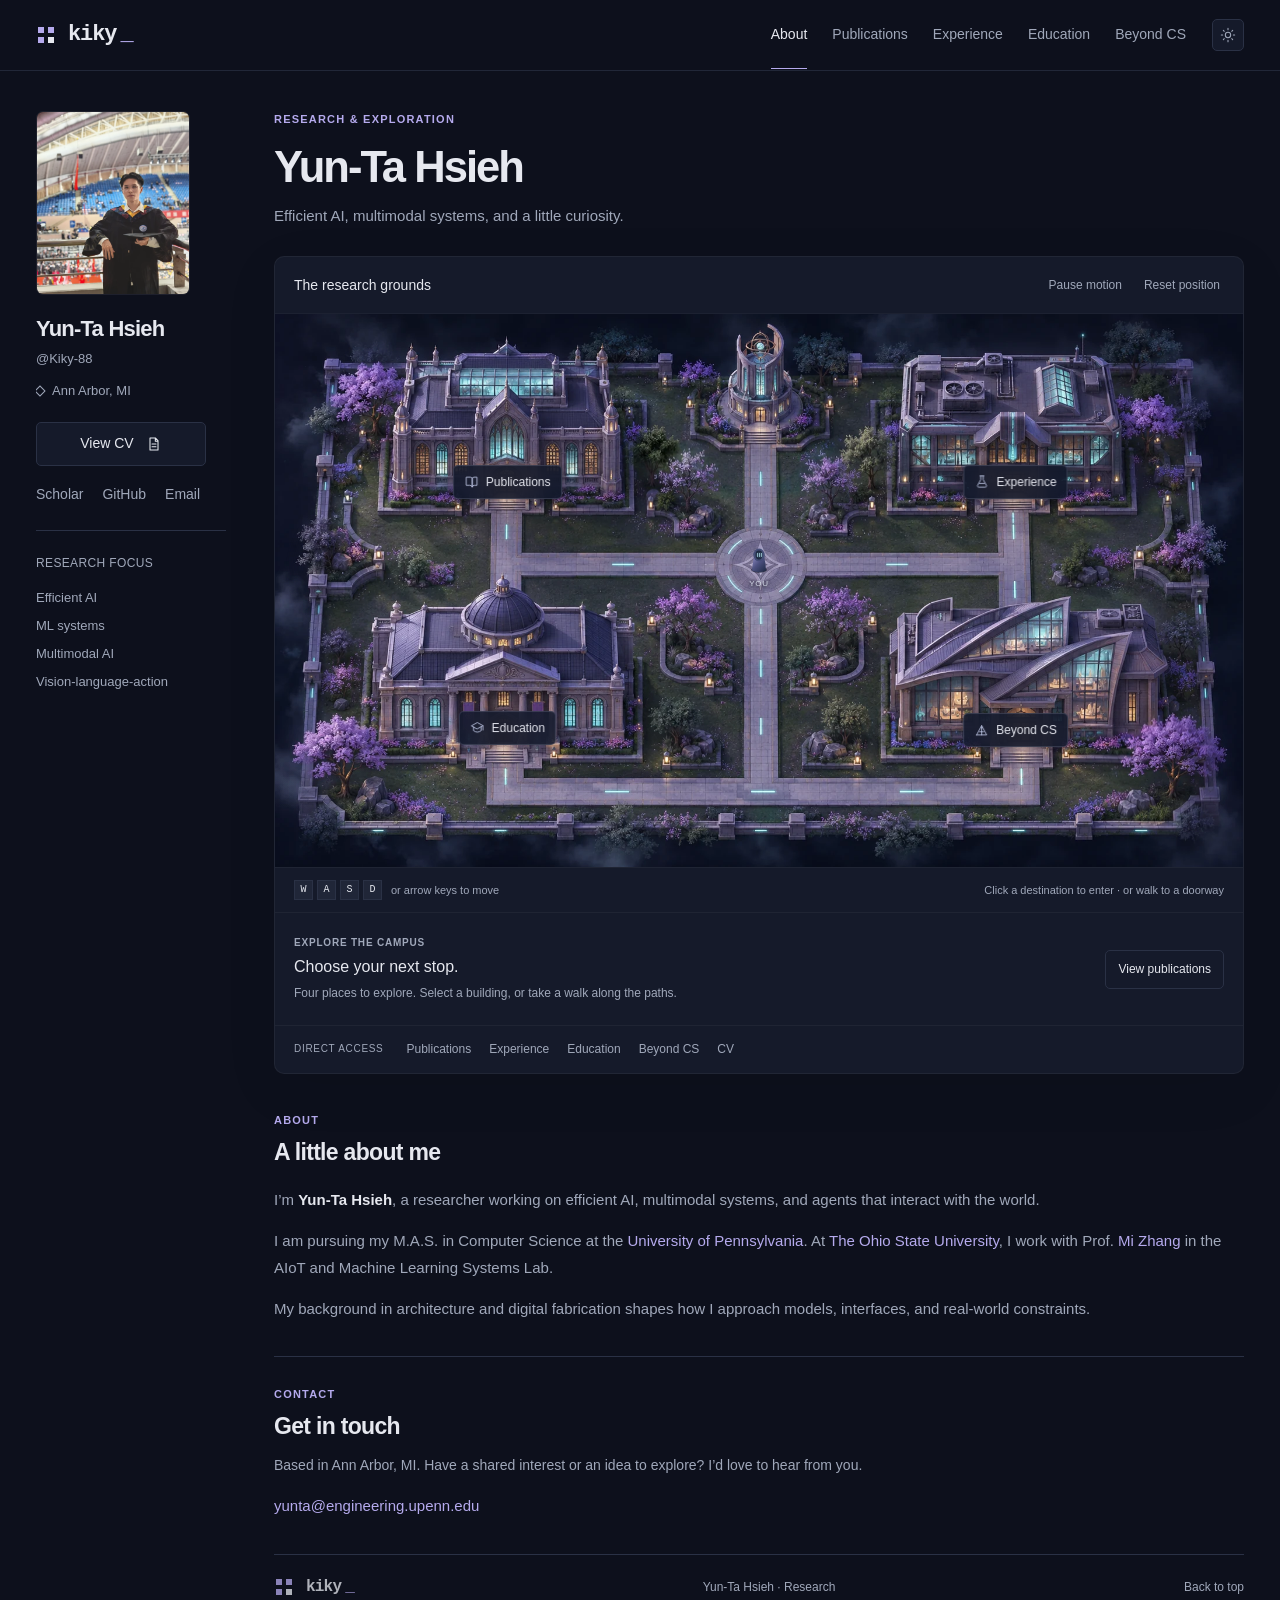
==== commit b5885843: "Bring campus to life with wind, drifting mist and animated house lighting" ====
--- a/index.html
+++ b/index.html
@@ -7,7 +7,7 @@
   <meta name="description" content="Yun-Ta Hsieh — researching efficient AI, ML systems, multimodal AI, and vision-language-action models." />
   <meta name="theme-color" content="#0d1020" />
   <title>About · Yun-Ta Hsieh</title>
-  <link rel="stylesheet" href="styles.css?v=20261123-scene4" />
+  <link rel="stylesheet" href="styles.css?v=20261123-wind1" />
   <link rel="icon" type="image/svg+xml" href="images/favicon.svg" />
   <link rel="preload" as="image" href="images/campus-night-v2.webp" fetchpriority="high" />
   <script>try{document.documentElement.dataset.theme=localStorage.getItem('homepage-theme')==='light'?'light':'dark'}catch(e){}</script>
@@ -16,13 +16,13 @@
   <a class="skip-link" href="#main">Skip to content</a>
   <header class="site-header">
     <div class="site-header-inner">
-      <a class="brand" href="index.html?v=20261123-scene4" aria-label="Kiky home"><svg class="brand-mark" viewBox="0 0 20 20" aria-hidden="true"><path d="M2 2h6v6H2zm10 0h6v6h-6zM2 12h6v6H2z"/><path class="mark-lime" d="M12 12h6v6h-6z"/></svg> kiky<span class="brand-dot">_</span></a>
+      <a class="brand" href="index.html?v=20261123-wind1" aria-label="Kiky home"><svg class="brand-mark" viewBox="0 0 20 20" aria-hidden="true"><path d="M2 2h6v6H2zm10 0h6v6h-6zM2 12h6v6H2z"/><path class="mark-lime" d="M12 12h6v6h-6z"/></svg> kiky<span class="brand-dot">_</span></a>
       <nav class="site-nav" aria-label="Primary navigation">
-        <a class="nav-link active" href="index.html?v=20261123-scene4" aria-current="page">About</a>
-        <a class="nav-link" href="publications.html?v=20261123-scene4">Publications</a>
-        <a class="nav-link" href="experience.html?v=20261123-scene4">Experience</a>
-        <a class="nav-link" href="education.html?v=20261123-scene4">Education</a>
-        <a class="nav-link" href="beyond.html?v=20261123-scene4">Beyond CS</a>
+        <a class="nav-link active" href="index.html?v=20261123-wind1" aria-current="page">About</a>
+        <a class="nav-link" href="publications.html?v=20261123-wind1">Publications</a>
+        <a class="nav-link" href="experience.html?v=20261123-wind1">Experience</a>
+        <a class="nav-link" href="education.html?v=20261123-wind1">Education</a>
+        <a class="nav-link" href="beyond.html?v=20261123-wind1">Beyond CS</a>
       </nav>
       <button class="theme-toggle" type="button" aria-label="Switch to light mode" aria-pressed="true"><svg class="theme-icon-moon" viewBox="0 0 24 24" aria-hidden="true"><path d="M20.5 14.5A8.5 8.5 0 0 1 9.5 3.5 7 7 0 1 0 20.5 14.5Z"/></svg><svg class="theme-icon-sun" viewBox="0 0 24 24" aria-hidden="true"><circle cx="12" cy="12" r="4"/><path d="M12 2v2m0 16v2M2 12h2m16 0h2M5 5l1.4 1.4m11.2 11.2L19 19M5 19l1.4-1.4M17.6 6.4 19 5"/></svg></button>
     </div>
@@ -45,9 +45,11 @@
     </section>
 
     <section class="research-world" aria-labelledby="world-title">
-      <div class="world-bar"><h2 id="world-title">The research grounds</h2><button class="world-reset" type="button" aria-label="Return explorer to starting position">Reset position</button></div>
+      <div class="world-bar"><h2 id="world-title">The research grounds</h2><div class="world-bar-actions"><button class="ambience-toggle" type="button" aria-pressed="true">Pause motion</button><button class="world-reset" type="button" aria-label="Return explorer to starting position">Reset position</button></div></div>
       <div class="world-stage">
         <img class="world-art" src="images/campus-night-v2.webp" alt="A miniature night-time campus with four illuminated buildings, violet gardens, and connected stone paths." width="1659" height="948" fetchpriority="high" decoding="async" />
+        <div class="foliage-layer" aria-hidden="true"><span class="foliage-patch" style="left:4%;top:5%;width:14%;height:23%;background-size:714.28571% 434.78261%;background-position:4.65116% 6.49351%;--wind-delay:0s;--wind-duration:6.8s"></span><span class="foliage-patch" style="left:85%;top:5%;width:12%;height:23%;background-size:833.33333% 434.78261%;background-position:96.59091% 6.49351%;--wind-delay:-2s;--wind-duration:7.5s"></span><span class="foliage-patch" style="left:1%;top:34%;width:12%;height:24%;background-size:833.33333% 416.66667%;background-position:1.13636% 44.73684%;--wind-delay:-4s;--wind-duration:8.2s"></span><span class="foliage-patch" style="left:4%;top:69%;width:14%;height:25%;background-size:714.28571% 400.00000%;background-position:4.65116% 92.00000%;--wind-delay:-1s;--wind-duration:7.3s"></span><span class="foliage-patch" style="left:85%;top:70%;width:14%;height:25%;background-size:714.28571% 400.00000%;background-position:98.83721% 93.33333%;--wind-delay:-3s;--wind-duration:8.4s"></span><span class="foliage-patch" style="left:37%;top:21%;width:11%;height:23%;background-size:909.09091% 434.78261%;background-position:41.57303% 27.27273%;--wind-delay:-5s;--wind-duration:7.8s"></span><span class="foliage-patch" style="left:54%;top:21%;width:11%;height:22%;background-size:909.09091% 454.54545%;background-position:60.67416% 26.92308%;--wind-delay:-2.5s;--wind-duration:8.6s"></span><span class="foliage-patch" style="left:35%;top:51%;width:14%;height:29%;background-size:714.28571% 344.82759%;background-position:40.69767% 71.83099%;--wind-delay:-4.5s;--wind-duration:9.2s"></span><span class="foliage-patch" style="left:53%;top:51%;width:14%;height:29%;background-size:714.28571% 344.82759%;background-position:61.62791% 71.83099%;--wind-delay:-1.5s;--wind-duration:8.8s"></span></div>
+        <canvas class="atmosphere-canvas" aria-hidden="true"></canvas>
         <canvas id="research-map" width="980" height="560" tabindex="0" aria-label="Interactive research campus. Use WASD or arrow keys to move. Choose a labeled destination or use the links below."></canvas>
         <nav class="world-portals" aria-label="Map destinations">
           <button class="world-portal" type="button" data-place="publications" style="--x:24%;--y:21%" aria-label="Enter Publications"><span class="portal-label"><svg viewBox="0 0 24 24" aria-hidden="true"><path d="M4 5h6a3 3 0 0 1 3 3v13a4 4 0 0 0-4-3H4zM20 5h-4a3 3 0 0 0-3 3v13a4 4 0 0 1 4-3h3z"/></svg><span>Publications</span></span></button>
@@ -58,16 +60,17 @@
         <span class="world-spawn-label" aria-hidden="true">YOU</span>
       </div>
       <div class="world-controls"><p><kbd>W</kbd><kbd>A</kbd><kbd>S</kbd><kbd>D</kbd><span>or arrow keys to move</span></p><p><span class="desktop-world-hint">Click a destination to enter &middot; or walk to a doorway</span><span class="touch-world-hint">Tap any building to enter.</span></p></div>
-      <div class="world-selection" aria-live="polite"><div><p class="eyebrow" id="destination-kicker">EXPLORE THE CAMPUS</p><h3 id="destination-title">Choose your next stop.</h3><p id="destination-description">Four places to explore. Select a building, or take a walk along the paths.</p></div><a class="button button-primary destination-link" id="destination-link" href="publications.html?v=20261123-scene4">View publications</a></div>
-      <nav class="world-fast-travel" aria-label="Direct page links"><span>DIRECT ACCESS</span><a href="publications.html?v=20261123-scene4">Publications</a><a href="experience.html?v=20261123-scene4">Experience</a><a href="education.html?v=20261123-scene4">Education</a><a href="beyond.html?v=20261123-scene4">Beyond CS</a><a href="images/Yunta_Hsieh_CV.pdf" target="_blank" rel="noreferrer">CV</a></nav>
+      <div class="world-selection" aria-live="polite"><div><p class="eyebrow" id="destination-kicker">EXPLORE THE CAMPUS</p><h3 id="destination-title">Choose your next stop.</h3><p id="destination-description">Four places to explore. Select a building, or take a walk along the paths.</p></div><a class="button button-primary destination-link" id="destination-link" href="publications.html?v=20261123-wind1">View publications</a></div>
+      <nav class="world-fast-travel" aria-label="Direct page links"><span>DIRECT ACCESS</span><a href="publications.html?v=20261123-wind1">Publications</a><a href="experience.html?v=20261123-wind1">Experience</a><a href="education.html?v=20261123-wind1">Education</a><a href="beyond.html?v=20261123-wind1">Beyond CS</a><a href="images/Yunta_Hsieh_CV.pdf" target="_blank" rel="noreferrer">CV</a></nav>
     </section>
     <section class="about-brief" aria-labelledby="about-brief-title"><p class="eyebrow">ABOUT</p><h2 id="about-brief-title">A little about me</h2><div class="intro-copy"><p>I’m <strong>Yun-Ta Hsieh</strong>, a researcher working on efficient AI, multimodal systems, and agents that interact with the world.</p><p>I am pursuing my M.A.S. in Computer Science at the <a href="https://www.upenn.edu/" target="_blank" rel="noreferrer">University of Pennsylvania</a>. At <a href="https://www.osu.edu/" target="_blank" rel="noreferrer">The Ohio State University</a>, I work with Prof. <a href="https://mi-zhang.github.io/" target="_blank" rel="noreferrer">Mi Zhang</a> in the AIoT and Machine Learning Systems Lab.</p><p>My background in architecture and digital fabrication shapes how I approach models, interfaces, and real-world constraints.</p></div></section>
     <section class="contact-section" id="contact" aria-labelledby="contact-title"><div><p class="eyebrow">CONTACT</p><h2 id="contact-title">Get in touch</h2><p>Based in Ann Arbor, MI. Have a shared interest or an idea to explore? I’d love to hear from you.</p><a class="contact-email" href="mailto:yunta@engineering.upenn.edu">yunta@engineering.upenn.edu</a></div></section>
-    <footer><a class="brand" href="index.html?v=20261123-scene4"><svg class="brand-mark" viewBox="0 0 20 20" aria-hidden="true"><path d="M2 2h6v6H2zm10 0h6v6h-6zM2 12h6v6H2z"/><path class="mark-lime" d="M12 12h6v6h-6z"/></svg> kiky<span class="brand-dot">_</span></a><p>Yun-Ta Hsieh · Research</p><a href="#top" data-back-to-top>Back to top</a></footer>
+    <footer><a class="brand" href="index.html?v=20261123-wind1"><svg class="brand-mark" viewBox="0 0 20 20" aria-hidden="true"><path d="M2 2h6v6H2zm10 0h6v6h-6zM2 12h6v6H2z"/><path class="mark-lime" d="M12 12h6v6h-6z"/></svg> kiky<span class="brand-dot">_</span></a><p>Yun-Ta Hsieh · Research</p><a href="#top" data-back-to-top>Back to top</a></footer>
     </div>
   </main>
-  <script src="script.js?v=20261123-scene4"></script>
-  <script src="world-engine.js?v=20261123-scene4"></script>
-  <script src="world.js?v=20261123-scene4"></script>
+  <script src="script.js?v=20261123-wind1"></script>
+  <script src="world-engine.js?v=20261123-wind1"></script>
+  <script src="world.js?v=20261123-wind1"></script>
+  <script src="atmosphere.js?v=20261123-wind1"></script>
 </body>
 </html>
--- a/styles.css
+++ b/styles.css
@@ -548,3 +548,21 @@
 @media (max-width:760px) {
   .container { grid-template-columns:1fr; gap:28px; max-width:700px; }
 }
+/* Wind affects local canopy patches; the ground and navigation never move. */
+.world-bar-actions { display:flex; align-items:center; gap:18px; }
+.ambience-toggle { border:0; background:transparent; padding:4px 0; color:var(--muted); font:12px/1.5 var(--sans); cursor:pointer; }
+.ambience-toggle:hover { color:var(--text); }
+.foliage-layer { position:absolute; inset:0; pointer-events:none; z-index:1; overflow:hidden; }
+.foliage-patch { position:absolute; display:block; background-image:url('images/campus-night-v2.webp'); background-repeat:no-repeat; transform-origin:50% 90%; mask-image:radial-gradient(ellipse at center,#000 30%,transparent 70%); animation:canopy-wind var(--wind-duration) ease-in-out var(--wind-delay) infinite alternate; animation-play-state:paused; }
+.world-stage[data-ambient='playing'] .foliage-patch { animation-play-state:running; }
+@keyframes canopy-wind {
+  0% { transform:rotate(-.65deg) skewX(-.2deg) translateX(-.4px); }
+  45% { transform:rotate(.2deg) skewX(.3deg) translateX(.5px); }
+  100% { transform:rotate(.85deg) skewX(.5deg) translateX(1px); }
+}
+.atmosphere-canvas { position:absolute; inset:0; width:100%; height:100%; pointer-events:none; z-index:3; }
+@media (max-width:760px) {
+  .world-bar-actions { gap:12px; }
+  .ambience-toggle { font-size:11px; }
+  .world-bar h2 { font-size:12px; }
+}
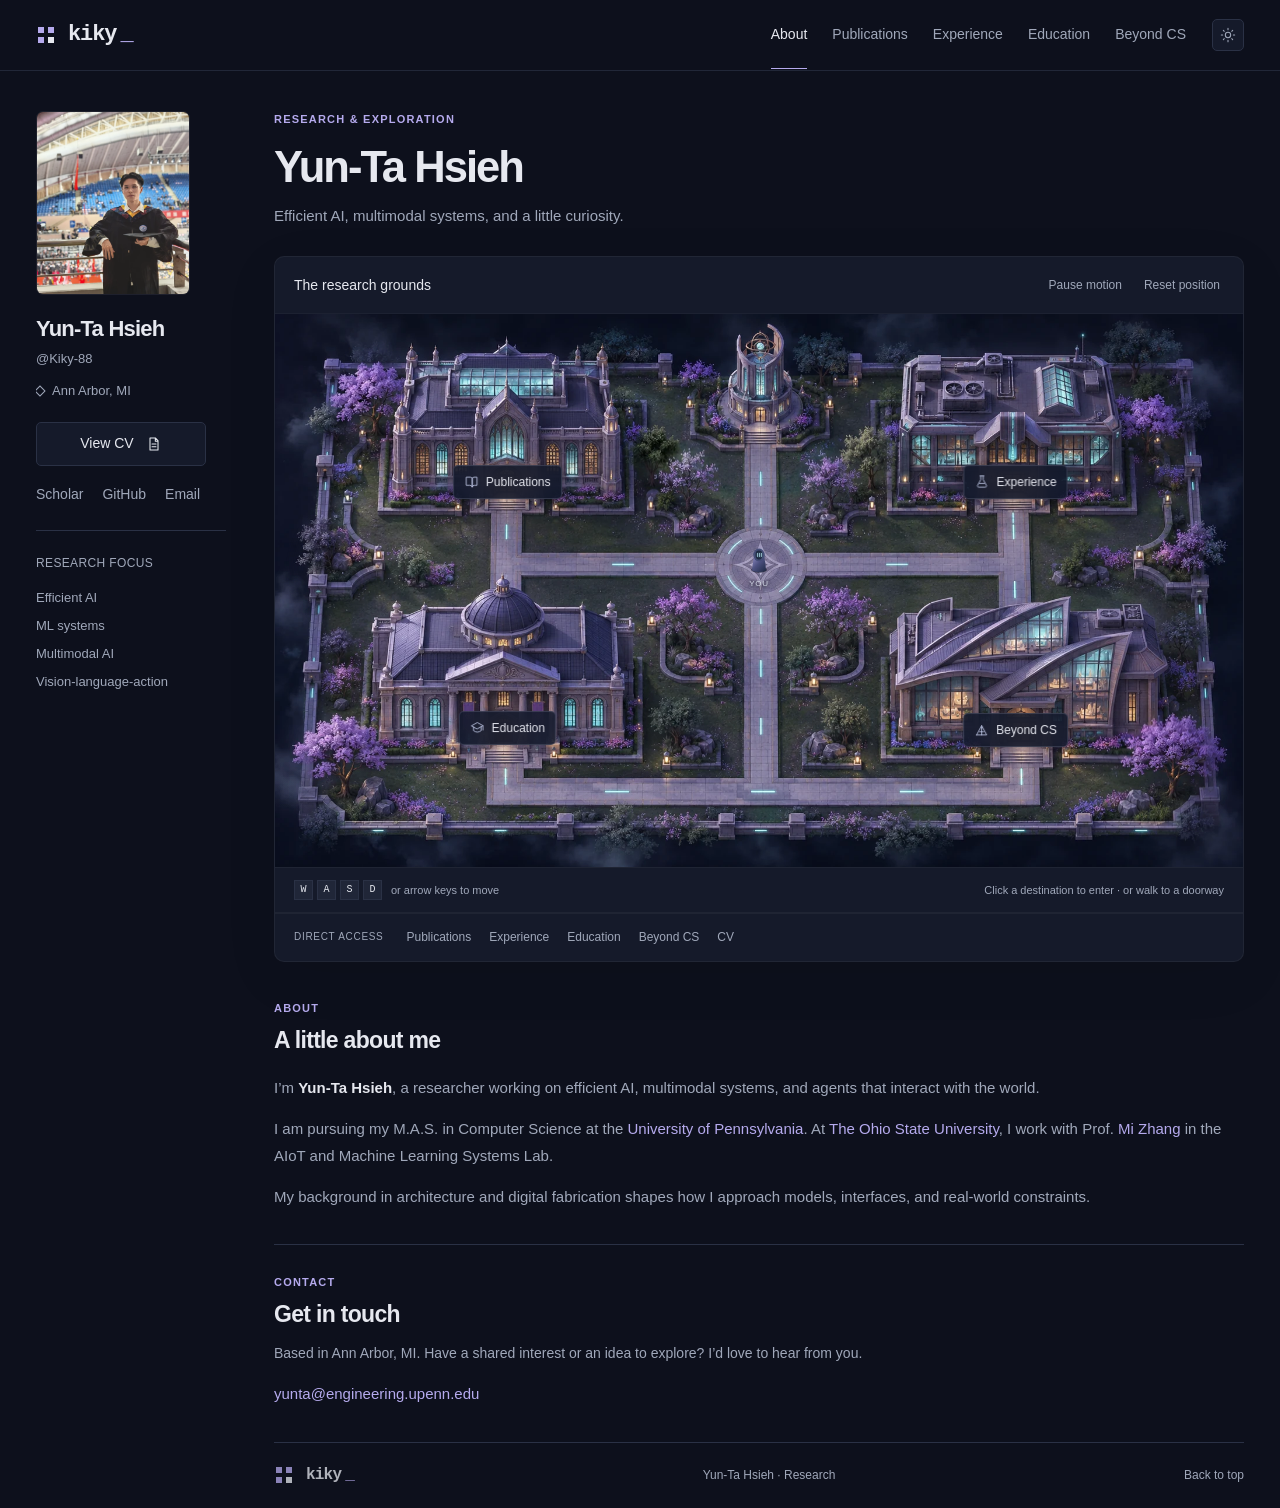
==== commit 0bb126a7: "Remove destination introduction panel below campus" ====
--- a/index.html
+++ b/index.html
@@ -7,7 +7,7 @@
   <meta name="description" content="Yun-Ta Hsieh — researching efficient AI, ML systems, multimodal AI, and vision-language-action models." />
   <meta name="theme-color" content="#0d1020" />
   <title>About · Yun-Ta Hsieh</title>
-  <link rel="stylesheet" href="styles.css?v=20261123-wind1" />
+  <link rel="stylesheet" href="styles.css?v=20261123-wind2" />
   <link rel="icon" type="image/svg+xml" href="images/favicon.svg" />
   <link rel="preload" as="image" href="images/campus-night-v2.webp" fetchpriority="high" />
   <script>try{document.documentElement.dataset.theme=localStorage.getItem('homepage-theme')==='light'?'light':'dark'}catch(e){}</script>
@@ -16,13 +16,13 @@
   <a class="skip-link" href="#main">Skip to content</a>
   <header class="site-header">
     <div class="site-header-inner">
-      <a class="brand" href="index.html?v=20261123-wind1" aria-label="Kiky home"><svg class="brand-mark" viewBox="0 0 20 20" aria-hidden="true"><path d="M2 2h6v6H2zm10 0h6v6h-6zM2 12h6v6H2z"/><path class="mark-lime" d="M12 12h6v6h-6z"/></svg> kiky<span class="brand-dot">_</span></a>
+      <a class="brand" href="index.html?v=20261123-wind2" aria-label="Kiky home"><svg class="brand-mark" viewBox="0 0 20 20" aria-hidden="true"><path d="M2 2h6v6H2zm10 0h6v6h-6zM2 12h6v6H2z"/><path class="mark-lime" d="M12 12h6v6h-6z"/></svg> kiky<span class="brand-dot">_</span></a>
       <nav class="site-nav" aria-label="Primary navigation">
-        <a class="nav-link active" href="index.html?v=20261123-wind1" aria-current="page">About</a>
-        <a class="nav-link" href="publications.html?v=20261123-wind1">Publications</a>
-        <a class="nav-link" href="experience.html?v=20261123-wind1">Experience</a>
-        <a class="nav-link" href="education.html?v=20261123-wind1">Education</a>
-        <a class="nav-link" href="beyond.html?v=20261123-wind1">Beyond CS</a>
+        <a class="nav-link active" href="index.html?v=20261123-wind2" aria-current="page">About</a>
+        <a class="nav-link" href="publications.html?v=20261123-wind2">Publications</a>
+        <a class="nav-link" href="experience.html?v=20261123-wind2">Experience</a>
+        <a class="nav-link" href="education.html?v=20261123-wind2">Education</a>
+        <a class="nav-link" href="beyond.html?v=20261123-wind2">Beyond CS</a>
       </nav>
       <button class="theme-toggle" type="button" aria-label="Switch to light mode" aria-pressed="true"><svg class="theme-icon-moon" viewBox="0 0 24 24" aria-hidden="true"><path d="M20.5 14.5A8.5 8.5 0 0 1 9.5 3.5 7 7 0 1 0 20.5 14.5Z"/></svg><svg class="theme-icon-sun" viewBox="0 0 24 24" aria-hidden="true"><circle cx="12" cy="12" r="4"/><path d="M12 2v2m0 16v2M2 12h2m16 0h2M5 5l1.4 1.4m11.2 11.2L19 19M5 19l1.4-1.4M17.6 6.4 19 5"/></svg></button>
     </div>
@@ -60,17 +60,17 @@
         <span class="world-spawn-label" aria-hidden="true">YOU</span>
       </div>
       <div class="world-controls"><p><kbd>W</kbd><kbd>A</kbd><kbd>S</kbd><kbd>D</kbd><span>or arrow keys to move</span></p><p><span class="desktop-world-hint">Click a destination to enter &middot; or walk to a doorway</span><span class="touch-world-hint">Tap any building to enter.</span></p></div>
-      <div class="world-selection" aria-live="polite"><div><p class="eyebrow" id="destination-kicker">EXPLORE THE CAMPUS</p><h3 id="destination-title">Choose your next stop.</h3><p id="destination-description">Four places to explore. Select a building, or take a walk along the paths.</p></div><a class="button button-primary destination-link" id="destination-link" href="publications.html?v=20261123-wind1">View publications</a></div>
-      <nav class="world-fast-travel" aria-label="Direct page links"><span>DIRECT ACCESS</span><a href="publications.html?v=20261123-wind1">Publications</a><a href="experience.html?v=20261123-wind1">Experience</a><a href="education.html?v=20261123-wind1">Education</a><a href="beyond.html?v=20261123-wind1">Beyond CS</a><a href="images/Yunta_Hsieh_CV.pdf" target="_blank" rel="noreferrer">CV</a></nav>
+
+      <nav class="world-fast-travel" aria-label="Direct page links"><span>DIRECT ACCESS</span><a href="publications.html?v=20261123-wind2">Publications</a><a href="experience.html?v=20261123-wind2">Experience</a><a href="education.html?v=20261123-wind2">Education</a><a href="beyond.html?v=20261123-wind2">Beyond CS</a><a href="images/Yunta_Hsieh_CV.pdf" target="_blank" rel="noreferrer">CV</a></nav>
     </section>
     <section class="about-brief" aria-labelledby="about-brief-title"><p class="eyebrow">ABOUT</p><h2 id="about-brief-title">A little about me</h2><div class="intro-copy"><p>I’m <strong>Yun-Ta Hsieh</strong>, a researcher working on efficient AI, multimodal systems, and agents that interact with the world.</p><p>I am pursuing my M.A.S. in Computer Science at the <a href="https://www.upenn.edu/" target="_blank" rel="noreferrer">University of Pennsylvania</a>. At <a href="https://www.osu.edu/" target="_blank" rel="noreferrer">The Ohio State University</a>, I work with Prof. <a href="https://mi-zhang.github.io/" target="_blank" rel="noreferrer">Mi Zhang</a> in the AIoT and Machine Learning Systems Lab.</p><p>My background in architecture and digital fabrication shapes how I approach models, interfaces, and real-world constraints.</p></div></section>
     <section class="contact-section" id="contact" aria-labelledby="contact-title"><div><p class="eyebrow">CONTACT</p><h2 id="contact-title">Get in touch</h2><p>Based in Ann Arbor, MI. Have a shared interest or an idea to explore? I’d love to hear from you.</p><a class="contact-email" href="mailto:yunta@engineering.upenn.edu">yunta@engineering.upenn.edu</a></div></section>
-    <footer><a class="brand" href="index.html?v=20261123-wind1"><svg class="brand-mark" viewBox="0 0 20 20" aria-hidden="true"><path d="M2 2h6v6H2zm10 0h6v6h-6zM2 12h6v6H2z"/><path class="mark-lime" d="M12 12h6v6h-6z"/></svg> kiky<span class="brand-dot">_</span></a><p>Yun-Ta Hsieh · Research</p><a href="#top" data-back-to-top>Back to top</a></footer>
+    <footer><a class="brand" href="index.html?v=20261123-wind2"><svg class="brand-mark" viewBox="0 0 20 20" aria-hidden="true"><path d="M2 2h6v6H2zm10 0h6v6h-6zM2 12h6v6H2z"/><path class="mark-lime" d="M12 12h6v6h-6z"/></svg> kiky<span class="brand-dot">_</span></a><p>Yun-Ta Hsieh · Research</p><a href="#top" data-back-to-top>Back to top</a></footer>
     </div>
   </main>
-  <script src="script.js?v=20261123-wind1"></script>
-  <script src="world-engine.js?v=20261123-wind1"></script>
-  <script src="world.js?v=20261123-wind1"></script>
-  <script src="atmosphere.js?v=20261123-wind1"></script>
+  <script src="script.js?v=20261123-wind2"></script>
+  <script src="world-engine.js?v=20261123-wind2"></script>
+  <script src="world.js?v=20261123-wind2"></script>
+  <script src="atmosphere.js?v=20261123-wind2"></script>
 </body>
 </html>
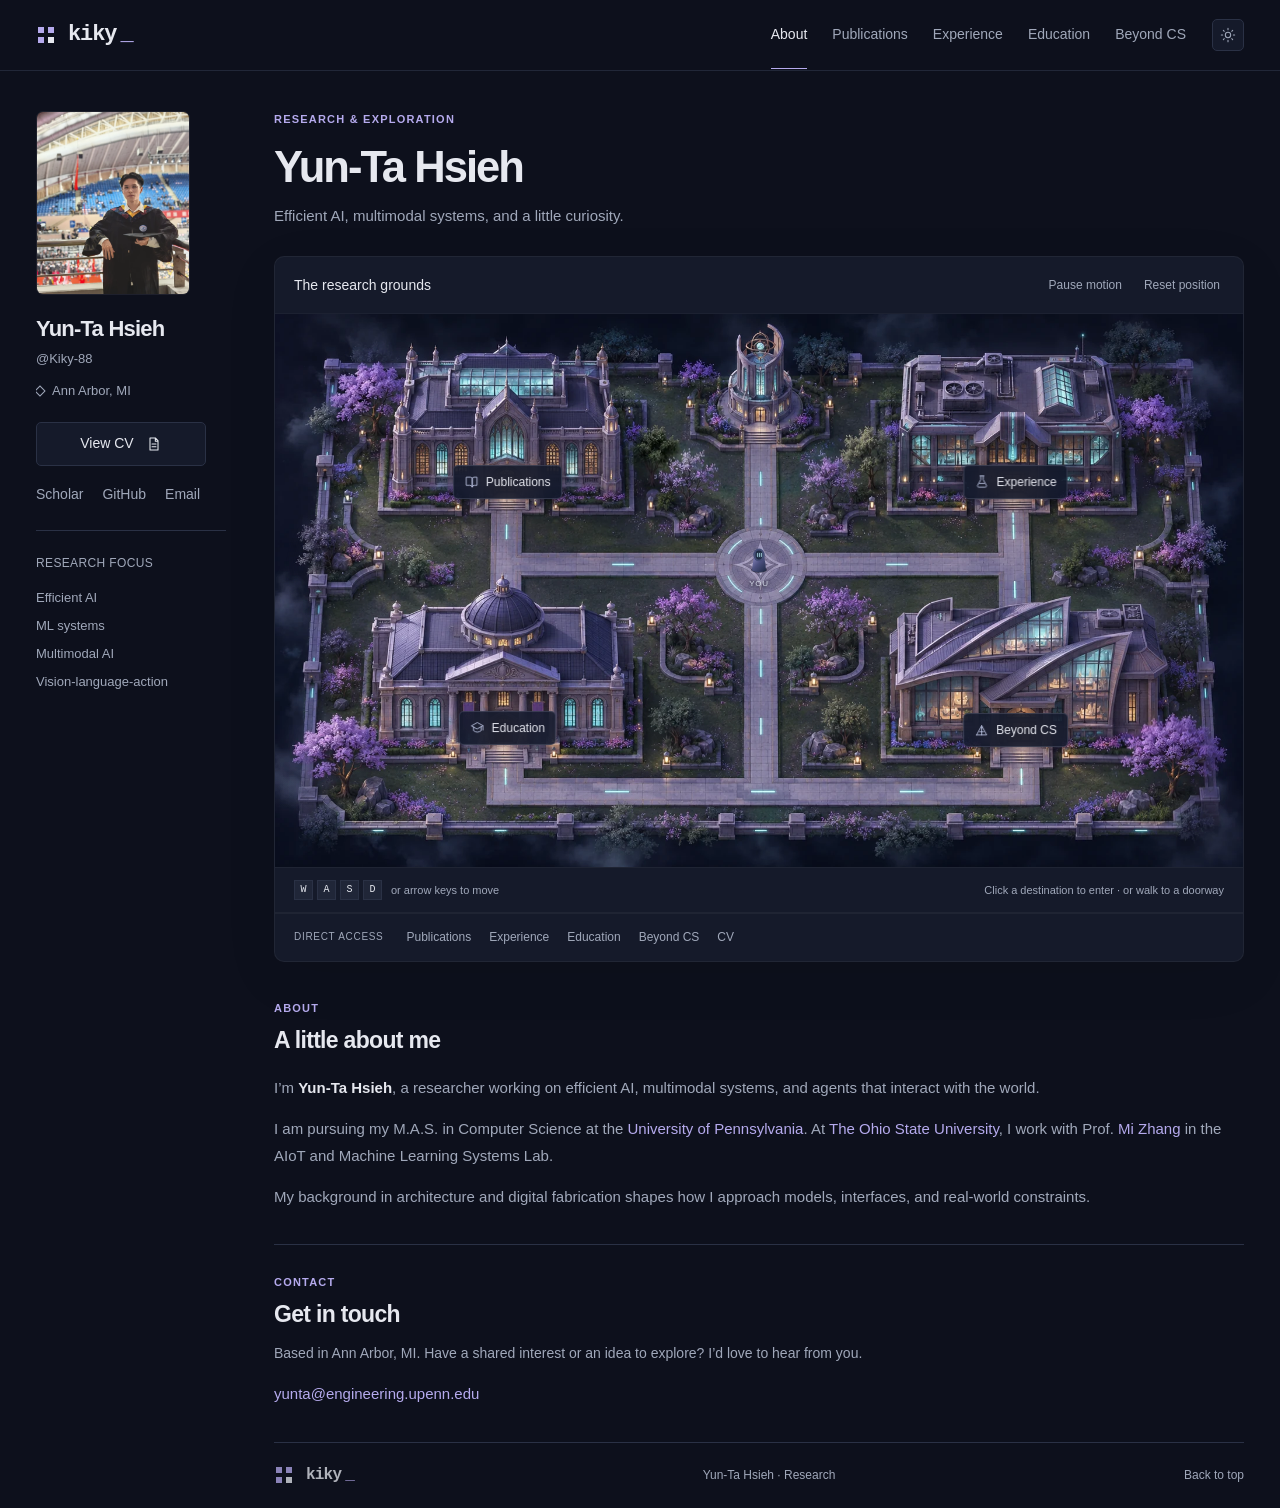
==== commit 84713e05: "Allow free movement across pavement and plaza" ====
--- a/index.html
+++ b/index.html
@@ -7,7 +7,7 @@
   <meta name="description" content="Yun-Ta Hsieh — researching efficient AI, ML systems, multimodal AI, and vision-language-action models." />
   <meta name="theme-color" content="#0d1020" />
   <title>About · Yun-Ta Hsieh</title>
-  <link rel="stylesheet" href="styles.css?v=20261123-wind2" />
+  <link rel="stylesheet" href="styles.css?v=20261123-roads1" />
   <link rel="icon" type="image/svg+xml" href="images/favicon.svg" />
   <link rel="preload" as="image" href="images/campus-night-v2.webp" fetchpriority="high" />
   <script>try{document.documentElement.dataset.theme=localStorage.getItem('homepage-theme')==='light'?'light':'dark'}catch(e){}</script>
@@ -16,13 +16,13 @@
   <a class="skip-link" href="#main">Skip to content</a>
   <header class="site-header">
     <div class="site-header-inner">
-      <a class="brand" href="index.html?v=20261123-wind2" aria-label="Kiky home"><svg class="brand-mark" viewBox="0 0 20 20" aria-hidden="true"><path d="M2 2h6v6H2zm10 0h6v6h-6zM2 12h6v6H2z"/><path class="mark-lime" d="M12 12h6v6h-6z"/></svg> kiky<span class="brand-dot">_</span></a>
+      <a class="brand" href="index.html?v=20261123-roads1" aria-label="Kiky home"><svg class="brand-mark" viewBox="0 0 20 20" aria-hidden="true"><path d="M2 2h6v6H2zm10 0h6v6h-6zM2 12h6v6H2z"/><path class="mark-lime" d="M12 12h6v6h-6z"/></svg> kiky<span class="brand-dot">_</span></a>
       <nav class="site-nav" aria-label="Primary navigation">
-        <a class="nav-link active" href="index.html?v=20261123-wind2" aria-current="page">About</a>
-        <a class="nav-link" href="publications.html?v=20261123-wind2">Publications</a>
-        <a class="nav-link" href="experience.html?v=20261123-wind2">Experience</a>
-        <a class="nav-link" href="education.html?v=20261123-wind2">Education</a>
-        <a class="nav-link" href="beyond.html?v=20261123-wind2">Beyond CS</a>
+        <a class="nav-link active" href="index.html?v=20261123-roads1" aria-current="page">About</a>
+        <a class="nav-link" href="publications.html?v=20261123-roads1">Publications</a>
+        <a class="nav-link" href="experience.html?v=20261123-roads1">Experience</a>
+        <a class="nav-link" href="education.html?v=20261123-roads1">Education</a>
+        <a class="nav-link" href="beyond.html?v=20261123-roads1">Beyond CS</a>
       </nav>
       <button class="theme-toggle" type="button" aria-label="Switch to light mode" aria-pressed="true"><svg class="theme-icon-moon" viewBox="0 0 24 24" aria-hidden="true"><path d="M20.5 14.5A8.5 8.5 0 0 1 9.5 3.5 7 7 0 1 0 20.5 14.5Z"/></svg><svg class="theme-icon-sun" viewBox="0 0 24 24" aria-hidden="true"><circle cx="12" cy="12" r="4"/><path d="M12 2v2m0 16v2M2 12h2m16 0h2M5 5l1.4 1.4m11.2 11.2L19 19M5 19l1.4-1.4M17.6 6.4 19 5"/></svg></button>
     </div>
@@ -61,16 +61,16 @@
       </div>
       <div class="world-controls"><p><kbd>W</kbd><kbd>A</kbd><kbd>S</kbd><kbd>D</kbd><span>or arrow keys to move</span></p><p><span class="desktop-world-hint">Click a destination to enter &middot; or walk to a doorway</span><span class="touch-world-hint">Tap any building to enter.</span></p></div>
 
-      <nav class="world-fast-travel" aria-label="Direct page links"><span>DIRECT ACCESS</span><a href="publications.html?v=20261123-wind2">Publications</a><a href="experience.html?v=20261123-wind2">Experience</a><a href="education.html?v=20261123-wind2">Education</a><a href="beyond.html?v=20261123-wind2">Beyond CS</a><a href="images/Yunta_Hsieh_CV.pdf" target="_blank" rel="noreferrer">CV</a></nav>
+      <nav class="world-fast-travel" aria-label="Direct page links"><span>DIRECT ACCESS</span><a href="publications.html?v=20261123-roads1">Publications</a><a href="experience.html?v=20261123-roads1">Experience</a><a href="education.html?v=20261123-roads1">Education</a><a href="beyond.html?v=20261123-roads1">Beyond CS</a><a href="images/Yunta_Hsieh_CV.pdf" target="_blank" rel="noreferrer">CV</a></nav>
     </section>
     <section class="about-brief" aria-labelledby="about-brief-title"><p class="eyebrow">ABOUT</p><h2 id="about-brief-title">A little about me</h2><div class="intro-copy"><p>I’m <strong>Yun-Ta Hsieh</strong>, a researcher working on efficient AI, multimodal systems, and agents that interact with the world.</p><p>I am pursuing my M.A.S. in Computer Science at the <a href="https://www.upenn.edu/" target="_blank" rel="noreferrer">University of Pennsylvania</a>. At <a href="https://www.osu.edu/" target="_blank" rel="noreferrer">The Ohio State University</a>, I work with Prof. <a href="https://mi-zhang.github.io/" target="_blank" rel="noreferrer">Mi Zhang</a> in the AIoT and Machine Learning Systems Lab.</p><p>My background in architecture and digital fabrication shapes how I approach models, interfaces, and real-world constraints.</p></div></section>
     <section class="contact-section" id="contact" aria-labelledby="contact-title"><div><p class="eyebrow">CONTACT</p><h2 id="contact-title">Get in touch</h2><p>Based in Ann Arbor, MI. Have a shared interest or an idea to explore? I’d love to hear from you.</p><a class="contact-email" href="mailto:yunta@engineering.upenn.edu">yunta@engineering.upenn.edu</a></div></section>
-    <footer><a class="brand" href="index.html?v=20261123-wind2"><svg class="brand-mark" viewBox="0 0 20 20" aria-hidden="true"><path d="M2 2h6v6H2zm10 0h6v6h-6zM2 12h6v6H2z"/><path class="mark-lime" d="M12 12h6v6h-6z"/></svg> kiky<span class="brand-dot">_</span></a><p>Yun-Ta Hsieh · Research</p><a href="#top" data-back-to-top>Back to top</a></footer>
+    <footer><a class="brand" href="index.html?v=20261123-roads1"><svg class="brand-mark" viewBox="0 0 20 20" aria-hidden="true"><path d="M2 2h6v6H2zm10 0h6v6h-6zM2 12h6v6H2z"/><path class="mark-lime" d="M12 12h6v6h-6z"/></svg> kiky<span class="brand-dot">_</span></a><p>Yun-Ta Hsieh · Research</p><a href="#top" data-back-to-top>Back to top</a></footer>
     </div>
   </main>
-  <script src="script.js?v=20261123-wind2"></script>
-  <script src="world-engine.js?v=20261123-wind2"></script>
-  <script src="world.js?v=20261123-wind2"></script>
-  <script src="atmosphere.js?v=20261123-wind2"></script>
+  <script src="script.js?v=20261123-roads1"></script>
+  <script src="world-engine.js?v=20261123-roads1"></script>
+  <script src="world.js?v=20261123-roads1"></script>
+  <script src="atmosphere.js?v=20261123-roads1"></script>
 </body>
 </html>
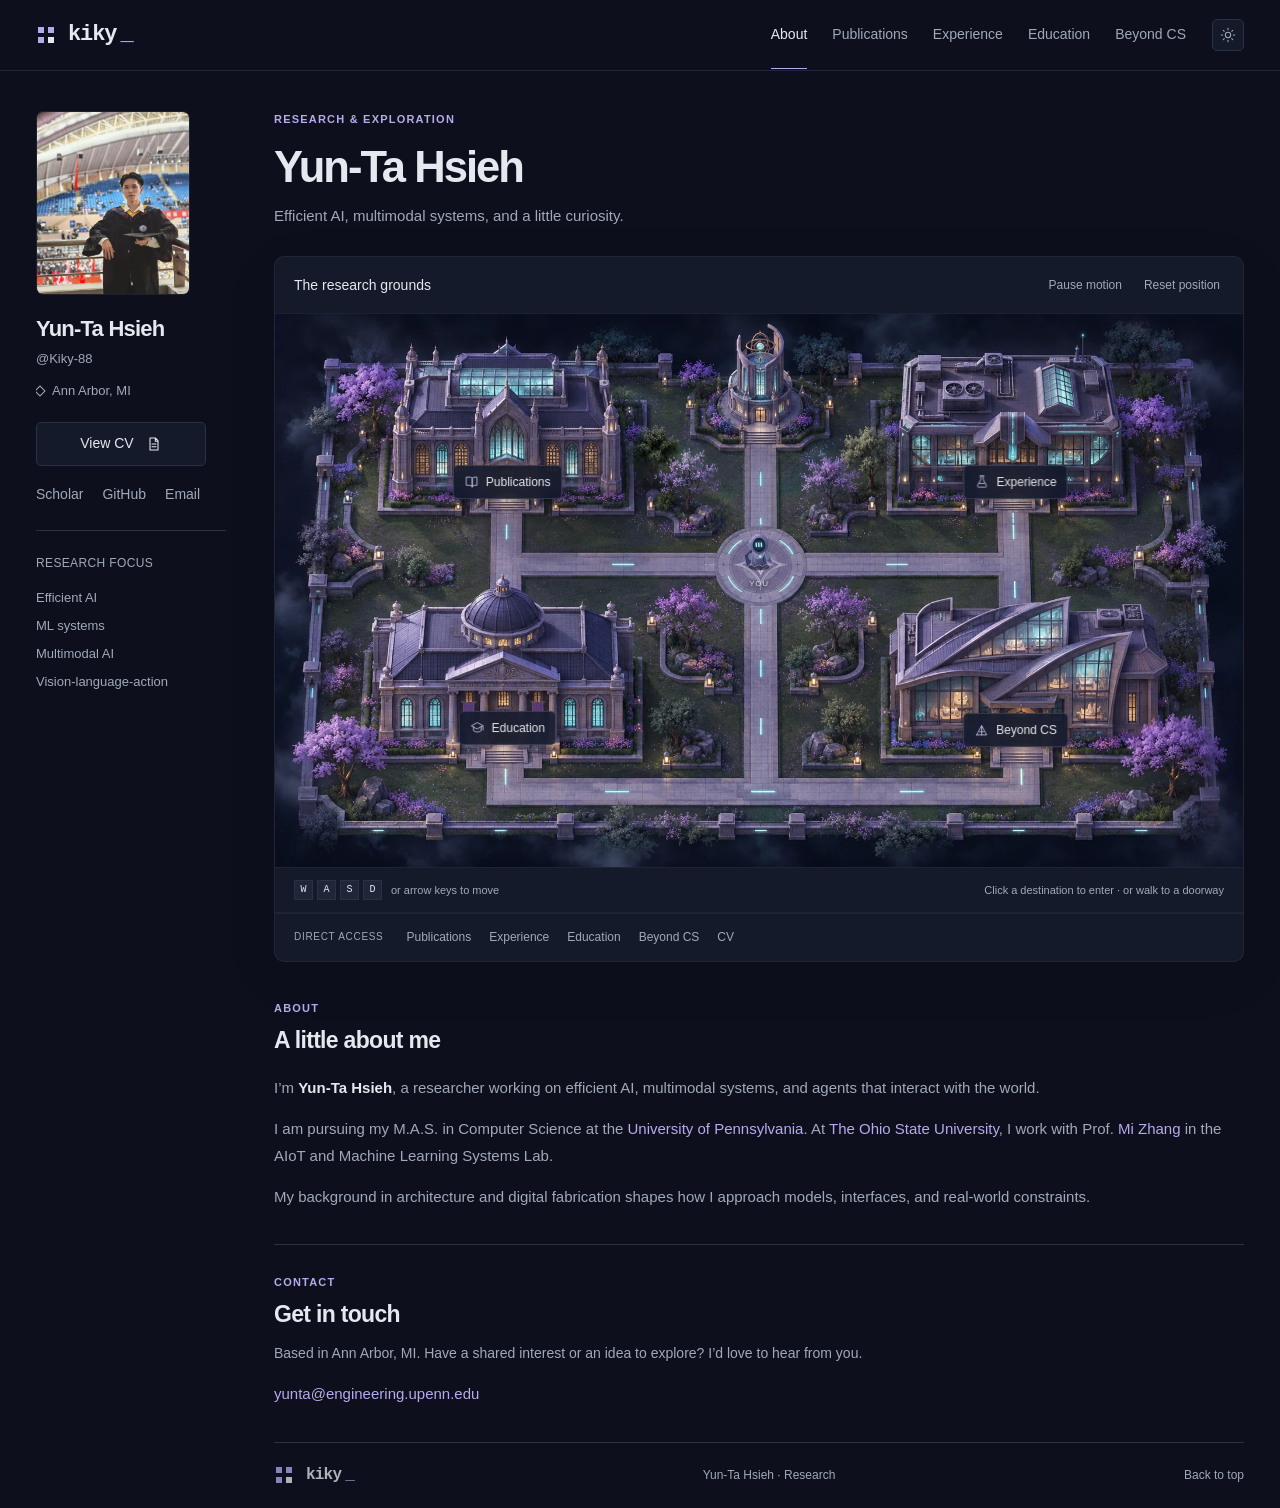
==== commit e405fcbb: "Animate a chibi shadow mage with articulated walking and idle motion" ====
--- a/index.html
+++ b/index.html
@@ -7,7 +7,7 @@
   <meta name="description" content="Yun-Ta Hsieh — researching efficient AI, ML systems, multimodal AI, and vision-language-action models." />
   <meta name="theme-color" content="#0d1020" />
   <title>About · Yun-Ta Hsieh</title>
-  <link rel="stylesheet" href="styles.css?v=20261123-roads1" />
+  <link rel="stylesheet" href="styles.css?v=20261123-mage1" />
   <link rel="icon" type="image/svg+xml" href="images/favicon.svg" />
   <link rel="preload" as="image" href="images/campus-night-v2.webp" fetchpriority="high" />
   <script>try{document.documentElement.dataset.theme=localStorage.getItem('homepage-theme')==='light'?'light':'dark'}catch(e){}</script>
@@ -16,13 +16,13 @@
   <a class="skip-link" href="#main">Skip to content</a>
   <header class="site-header">
     <div class="site-header-inner">
-      <a class="brand" href="index.html?v=20261123-roads1" aria-label="Kiky home"><svg class="brand-mark" viewBox="0 0 20 20" aria-hidden="true"><path d="M2 2h6v6H2zm10 0h6v6h-6zM2 12h6v6H2z"/><path class="mark-lime" d="M12 12h6v6h-6z"/></svg> kiky<span class="brand-dot">_</span></a>
+      <a class="brand" href="index.html?v=20261123-mage1" aria-label="Kiky home"><svg class="brand-mark" viewBox="0 0 20 20" aria-hidden="true"><path d="M2 2h6v6H2zm10 0h6v6h-6zM2 12h6v6H2z"/><path class="mark-lime" d="M12 12h6v6h-6z"/></svg> kiky<span class="brand-dot">_</span></a>
       <nav class="site-nav" aria-label="Primary navigation">
-        <a class="nav-link active" href="index.html?v=20261123-roads1" aria-current="page">About</a>
-        <a class="nav-link" href="publications.html?v=20261123-roads1">Publications</a>
-        <a class="nav-link" href="experience.html?v=20261123-roads1">Experience</a>
-        <a class="nav-link" href="education.html?v=20261123-roads1">Education</a>
-        <a class="nav-link" href="beyond.html?v=20261123-roads1">Beyond CS</a>
+        <a class="nav-link active" href="index.html?v=20261123-mage1" aria-current="page">About</a>
+        <a class="nav-link" href="publications.html?v=20261123-mage1">Publications</a>
+        <a class="nav-link" href="experience.html?v=20261123-mage1">Experience</a>
+        <a class="nav-link" href="education.html?v=20261123-mage1">Education</a>
+        <a class="nav-link" href="beyond.html?v=20261123-mage1">Beyond CS</a>
       </nav>
       <button class="theme-toggle" type="button" aria-label="Switch to light mode" aria-pressed="true"><svg class="theme-icon-moon" viewBox="0 0 24 24" aria-hidden="true"><path d="M20.5 14.5A8.5 8.5 0 0 1 9.5 3.5 7 7 0 1 0 20.5 14.5Z"/></svg><svg class="theme-icon-sun" viewBox="0 0 24 24" aria-hidden="true"><circle cx="12" cy="12" r="4"/><path d="M12 2v2m0 16v2M2 12h2m16 0h2M5 5l1.4 1.4m11.2 11.2L19 19M5 19l1.4-1.4M17.6 6.4 19 5"/></svg></button>
     </div>
@@ -61,16 +61,16 @@
       </div>
       <div class="world-controls"><p><kbd>W</kbd><kbd>A</kbd><kbd>S</kbd><kbd>D</kbd><span>or arrow keys to move</span></p><p><span class="desktop-world-hint">Click a destination to enter &middot; or walk to a doorway</span><span class="touch-world-hint">Tap any building to enter.</span></p></div>
 
-      <nav class="world-fast-travel" aria-label="Direct page links"><span>DIRECT ACCESS</span><a href="publications.html?v=20261123-roads1">Publications</a><a href="experience.html?v=20261123-roads1">Experience</a><a href="education.html?v=20261123-roads1">Education</a><a href="beyond.html?v=20261123-roads1">Beyond CS</a><a href="images/Yunta_Hsieh_CV.pdf" target="_blank" rel="noreferrer">CV</a></nav>
+      <nav class="world-fast-travel" aria-label="Direct page links"><span>DIRECT ACCESS</span><a href="publications.html?v=20261123-mage1">Publications</a><a href="experience.html?v=20261123-mage1">Experience</a><a href="education.html?v=20261123-mage1">Education</a><a href="beyond.html?v=20261123-mage1">Beyond CS</a><a href="images/Yunta_Hsieh_CV.pdf" target="_blank" rel="noreferrer">CV</a></nav>
     </section>
     <section class="about-brief" aria-labelledby="about-brief-title"><p class="eyebrow">ABOUT</p><h2 id="about-brief-title">A little about me</h2><div class="intro-copy"><p>I’m <strong>Yun-Ta Hsieh</strong>, a researcher working on efficient AI, multimodal systems, and agents that interact with the world.</p><p>I am pursuing my M.A.S. in Computer Science at the <a href="https://www.upenn.edu/" target="_blank" rel="noreferrer">University of Pennsylvania</a>. At <a href="https://www.osu.edu/" target="_blank" rel="noreferrer">The Ohio State University</a>, I work with Prof. <a href="https://mi-zhang.github.io/" target="_blank" rel="noreferrer">Mi Zhang</a> in the AIoT and Machine Learning Systems Lab.</p><p>My background in architecture and digital fabrication shapes how I approach models, interfaces, and real-world constraints.</p></div></section>
     <section class="contact-section" id="contact" aria-labelledby="contact-title"><div><p class="eyebrow">CONTACT</p><h2 id="contact-title">Get in touch</h2><p>Based in Ann Arbor, MI. Have a shared interest or an idea to explore? I’d love to hear from you.</p><a class="contact-email" href="mailto:yunta@engineering.upenn.edu">yunta@engineering.upenn.edu</a></div></section>
-    <footer><a class="brand" href="index.html?v=20261123-roads1"><svg class="brand-mark" viewBox="0 0 20 20" aria-hidden="true"><path d="M2 2h6v6H2zm10 0h6v6h-6zM2 12h6v6H2z"/><path class="mark-lime" d="M12 12h6v6h-6z"/></svg> kiky<span class="brand-dot">_</span></a><p>Yun-Ta Hsieh · Research</p><a href="#top" data-back-to-top>Back to top</a></footer>
+    <footer><a class="brand" href="index.html?v=20261123-mage1"><svg class="brand-mark" viewBox="0 0 20 20" aria-hidden="true"><path d="M2 2h6v6H2zm10 0h6v6h-6zM2 12h6v6H2z"/><path class="mark-lime" d="M12 12h6v6h-6z"/></svg> kiky<span class="brand-dot">_</span></a><p>Yun-Ta Hsieh · Research</p><a href="#top" data-back-to-top>Back to top</a></footer>
     </div>
   </main>
-  <script src="script.js?v=20261123-roads1"></script>
-  <script src="world-engine.js?v=20261123-roads1"></script>
-  <script src="world.js?v=20261123-roads1"></script>
-  <script src="atmosphere.js?v=20261123-roads1"></script>
+  <script src="script.js?v=20261123-mage1"></script>
+  <script src="world-engine.js?v=20261123-mage1"></script>
+  <script src="world.js?v=20261123-mage1"></script>
+  <script src="atmosphere.js?v=20261123-mage1"></script>
 </body>
 </html>
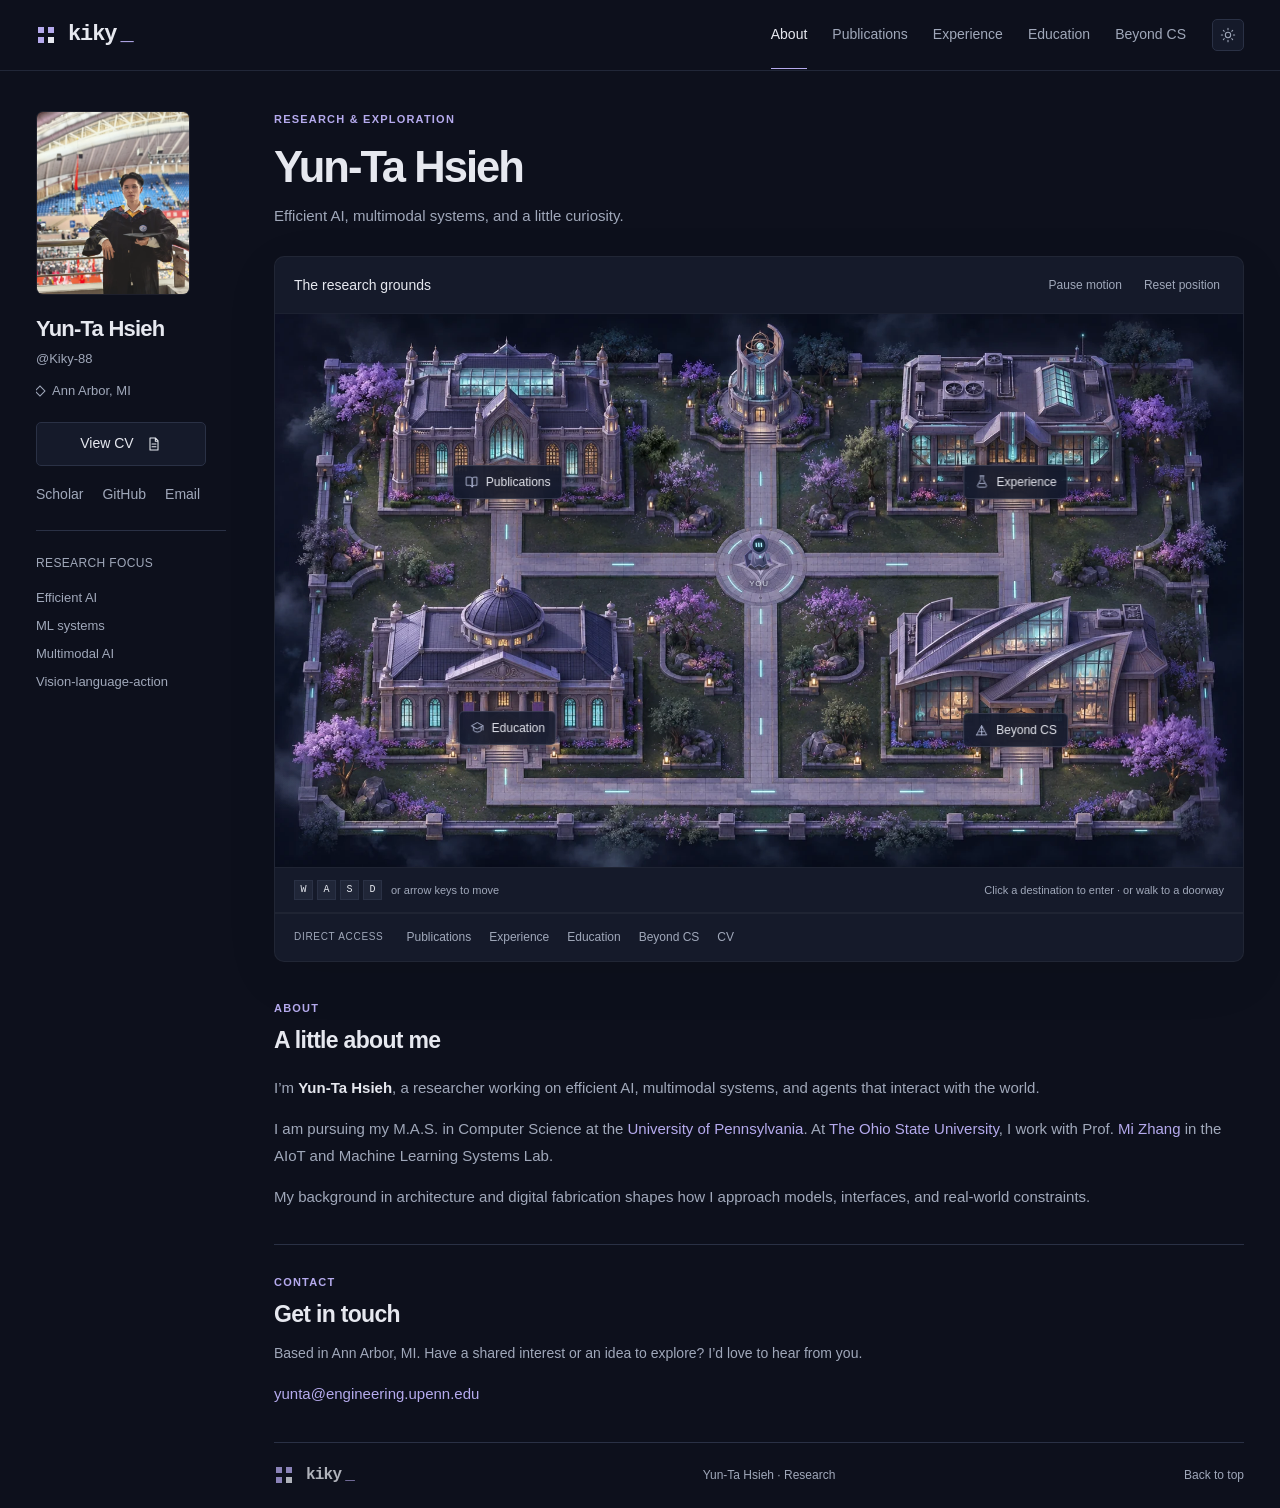
==== commit f2d59efd: "Keep shadow character face visible in every movement direction" ====
--- a/index.html
+++ b/index.html
@@ -7,7 +7,7 @@
   <meta name="description" content="Yun-Ta Hsieh — researching efficient AI, ML systems, multimodal AI, and vision-language-action models." />
   <meta name="theme-color" content="#0d1020" />
   <title>About · Yun-Ta Hsieh</title>
-  <link rel="stylesheet" href="styles.css?v=20261123-mage1" />
+  <link rel="stylesheet" href="styles.css?v=20261123-face1" />
   <link rel="icon" type="image/svg+xml" href="images/favicon.svg" />
   <link rel="preload" as="image" href="images/campus-night-v2.webp" fetchpriority="high" />
   <script>try{document.documentElement.dataset.theme=localStorage.getItem('homepage-theme')==='light'?'light':'dark'}catch(e){}</script>
@@ -16,13 +16,13 @@
   <a class="skip-link" href="#main">Skip to content</a>
   <header class="site-header">
     <div class="site-header-inner">
-      <a class="brand" href="index.html?v=20261123-mage1" aria-label="Kiky home"><svg class="brand-mark" viewBox="0 0 20 20" aria-hidden="true"><path d="M2 2h6v6H2zm10 0h6v6h-6zM2 12h6v6H2z"/><path class="mark-lime" d="M12 12h6v6h-6z"/></svg> kiky<span class="brand-dot">_</span></a>
+      <a class="brand" href="index.html?v=20261123-face1" aria-label="Kiky home"><svg class="brand-mark" viewBox="0 0 20 20" aria-hidden="true"><path d="M2 2h6v6H2zm10 0h6v6h-6zM2 12h6v6H2z"/><path class="mark-lime" d="M12 12h6v6h-6z"/></svg> kiky<span class="brand-dot">_</span></a>
       <nav class="site-nav" aria-label="Primary navigation">
-        <a class="nav-link active" href="index.html?v=20261123-mage1" aria-current="page">About</a>
-        <a class="nav-link" href="publications.html?v=20261123-mage1">Publications</a>
-        <a class="nav-link" href="experience.html?v=20261123-mage1">Experience</a>
-        <a class="nav-link" href="education.html?v=20261123-mage1">Education</a>
-        <a class="nav-link" href="beyond.html?v=20261123-mage1">Beyond CS</a>
+        <a class="nav-link active" href="index.html?v=20261123-face1" aria-current="page">About</a>
+        <a class="nav-link" href="publications.html?v=20261123-face1">Publications</a>
+        <a class="nav-link" href="experience.html?v=20261123-face1">Experience</a>
+        <a class="nav-link" href="education.html?v=20261123-face1">Education</a>
+        <a class="nav-link" href="beyond.html?v=20261123-face1">Beyond CS</a>
       </nav>
       <button class="theme-toggle" type="button" aria-label="Switch to light mode" aria-pressed="true"><svg class="theme-icon-moon" viewBox="0 0 24 24" aria-hidden="true"><path d="M20.5 14.5A8.5 8.5 0 0 1 9.5 3.5 7 7 0 1 0 20.5 14.5Z"/></svg><svg class="theme-icon-sun" viewBox="0 0 24 24" aria-hidden="true"><circle cx="12" cy="12" r="4"/><path d="M12 2v2m0 16v2M2 12h2m16 0h2M5 5l1.4 1.4m11.2 11.2L19 19M5 19l1.4-1.4M17.6 6.4 19 5"/></svg></button>
     </div>
@@ -61,16 +61,16 @@
       </div>
       <div class="world-controls"><p><kbd>W</kbd><kbd>A</kbd><kbd>S</kbd><kbd>D</kbd><span>or arrow keys to move</span></p><p><span class="desktop-world-hint">Click a destination to enter &middot; or walk to a doorway</span><span class="touch-world-hint">Tap any building to enter.</span></p></div>
 
-      <nav class="world-fast-travel" aria-label="Direct page links"><span>DIRECT ACCESS</span><a href="publications.html?v=20261123-mage1">Publications</a><a href="experience.html?v=20261123-mage1">Experience</a><a href="education.html?v=20261123-mage1">Education</a><a href="beyond.html?v=20261123-mage1">Beyond CS</a><a href="images/Yunta_Hsieh_CV.pdf" target="_blank" rel="noreferrer">CV</a></nav>
+      <nav class="world-fast-travel" aria-label="Direct page links"><span>DIRECT ACCESS</span><a href="publications.html?v=20261123-face1">Publications</a><a href="experience.html?v=20261123-face1">Experience</a><a href="education.html?v=20261123-face1">Education</a><a href="beyond.html?v=20261123-face1">Beyond CS</a><a href="images/Yunta_Hsieh_CV.pdf" target="_blank" rel="noreferrer">CV</a></nav>
     </section>
     <section class="about-brief" aria-labelledby="about-brief-title"><p class="eyebrow">ABOUT</p><h2 id="about-brief-title">A little about me</h2><div class="intro-copy"><p>I’m <strong>Yun-Ta Hsieh</strong>, a researcher working on efficient AI, multimodal systems, and agents that interact with the world.</p><p>I am pursuing my M.A.S. in Computer Science at the <a href="https://www.upenn.edu/" target="_blank" rel="noreferrer">University of Pennsylvania</a>. At <a href="https://www.osu.edu/" target="_blank" rel="noreferrer">The Ohio State University</a>, I work with Prof. <a href="https://mi-zhang.github.io/" target="_blank" rel="noreferrer">Mi Zhang</a> in the AIoT and Machine Learning Systems Lab.</p><p>My background in architecture and digital fabrication shapes how I approach models, interfaces, and real-world constraints.</p></div></section>
     <section class="contact-section" id="contact" aria-labelledby="contact-title"><div><p class="eyebrow">CONTACT</p><h2 id="contact-title">Get in touch</h2><p>Based in Ann Arbor, MI. Have a shared interest or an idea to explore? I’d love to hear from you.</p><a class="contact-email" href="mailto:yunta@engineering.upenn.edu">yunta@engineering.upenn.edu</a></div></section>
-    <footer><a class="brand" href="index.html?v=20261123-mage1"><svg class="brand-mark" viewBox="0 0 20 20" aria-hidden="true"><path d="M2 2h6v6H2zm10 0h6v6h-6zM2 12h6v6H2z"/><path class="mark-lime" d="M12 12h6v6h-6z"/></svg> kiky<span class="brand-dot">_</span></a><p>Yun-Ta Hsieh · Research</p><a href="#top" data-back-to-top>Back to top</a></footer>
+    <footer><a class="brand" href="index.html?v=20261123-face1"><svg class="brand-mark" viewBox="0 0 20 20" aria-hidden="true"><path d="M2 2h6v6H2zm10 0h6v6h-6zM2 12h6v6H2z"/><path class="mark-lime" d="M12 12h6v6h-6z"/></svg> kiky<span class="brand-dot">_</span></a><p>Yun-Ta Hsieh · Research</p><a href="#top" data-back-to-top>Back to top</a></footer>
     </div>
   </main>
-  <script src="script.js?v=20261123-mage1"></script>
-  <script src="world-engine.js?v=20261123-mage1"></script>
-  <script src="world.js?v=20261123-mage1"></script>
-  <script src="atmosphere.js?v=20261123-mage1"></script>
+  <script src="script.js?v=20261123-face1"></script>
+  <script src="world-engine.js?v=20261123-face1"></script>
+  <script src="world.js?v=20261123-face1"></script>
+  <script src="atmosphere.js?v=20261123-face1"></script>
 </body>
 </html>
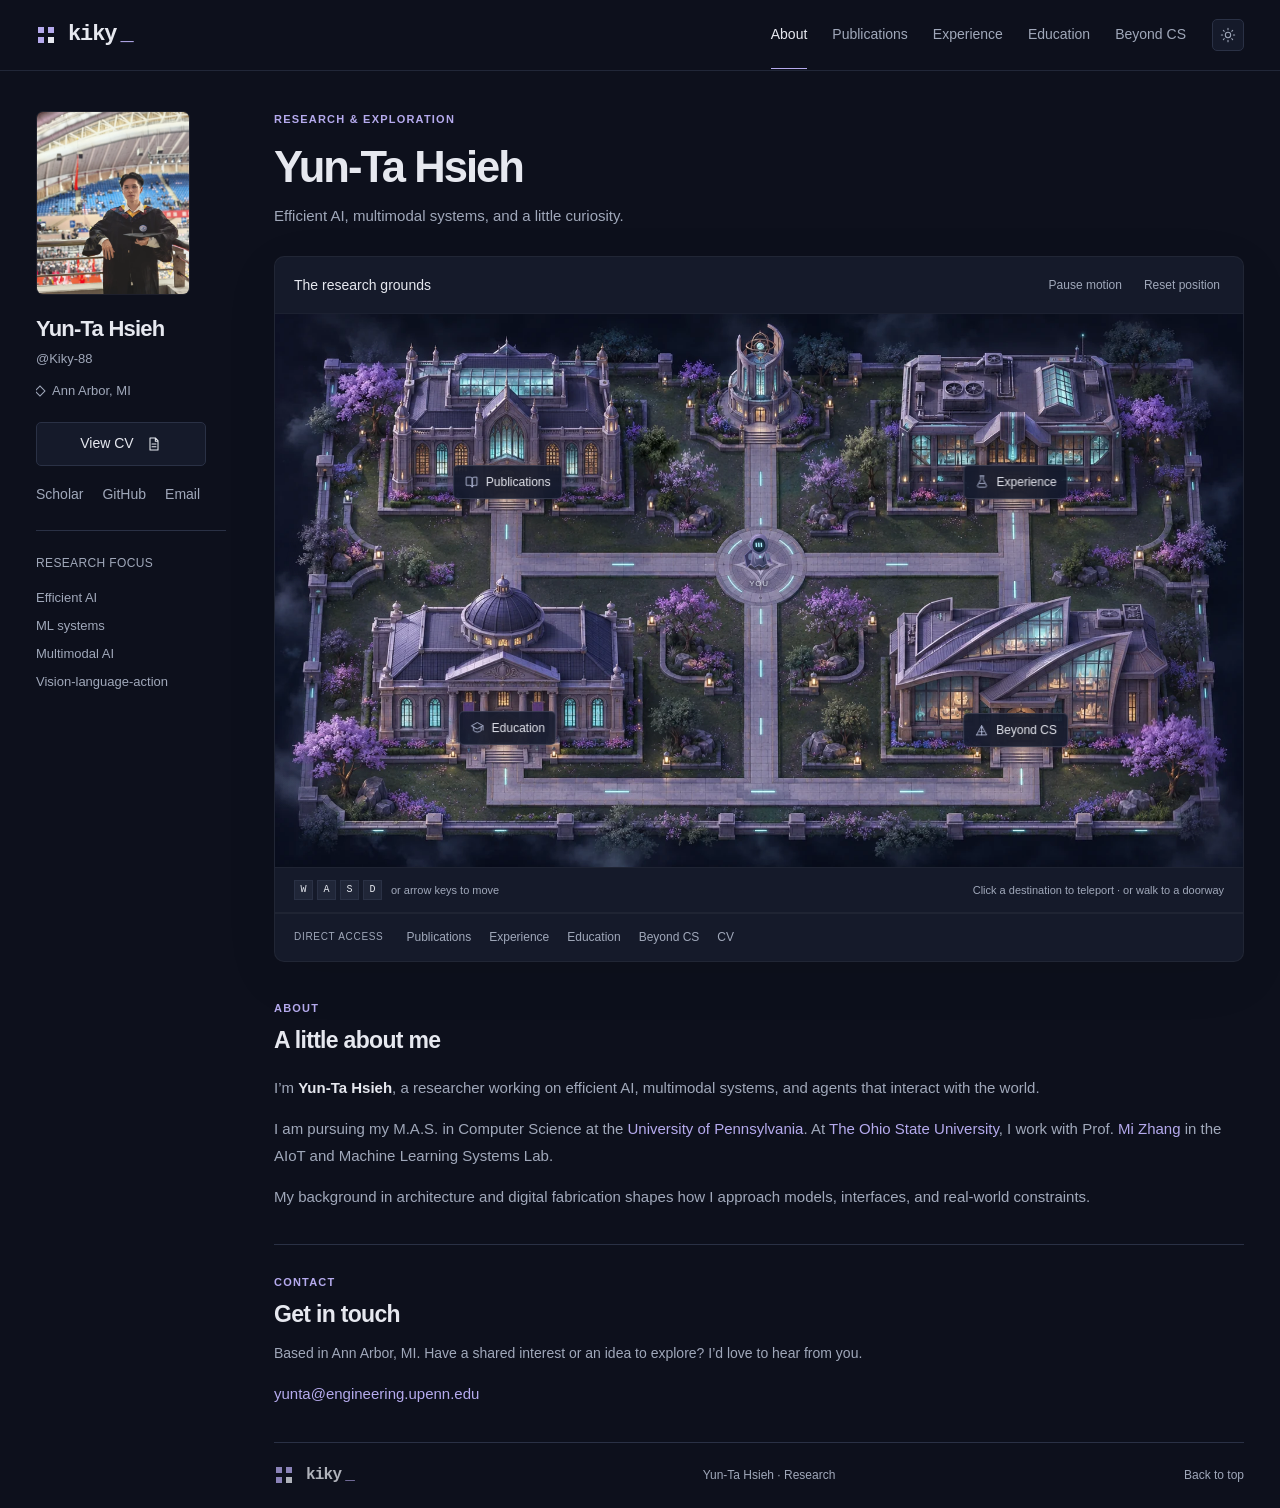
==== commit f487b0be: "Add Omen inspired shadow teleport animation to campus portals" ====
--- a/index.html
+++ b/index.html
@@ -7,7 +7,7 @@
   <meta name="description" content="Yun-Ta Hsieh — researching efficient AI, ML systems, multimodal AI, and vision-language-action models." />
   <meta name="theme-color" content="#0d1020" />
   <title>About · Yun-Ta Hsieh</title>
-  <link rel="stylesheet" href="styles.css?v=20261123-face1" />
+  <link rel="stylesheet" href="styles.css?v=20261123-tp1" />
   <link rel="icon" type="image/svg+xml" href="images/favicon.svg" />
   <link rel="preload" as="image" href="images/campus-night-v2.webp" fetchpriority="high" />
   <script>try{document.documentElement.dataset.theme=localStorage.getItem('homepage-theme')==='light'?'light':'dark'}catch(e){}</script>
@@ -16,13 +16,13 @@
   <a class="skip-link" href="#main">Skip to content</a>
   <header class="site-header">
     <div class="site-header-inner">
-      <a class="brand" href="index.html?v=20261123-face1" aria-label="Kiky home"><svg class="brand-mark" viewBox="0 0 20 20" aria-hidden="true"><path d="M2 2h6v6H2zm10 0h6v6h-6zM2 12h6v6H2z"/><path class="mark-lime" d="M12 12h6v6h-6z"/></svg> kiky<span class="brand-dot">_</span></a>
+      <a class="brand" href="index.html?v=20261123-tp1" aria-label="Kiky home"><svg class="brand-mark" viewBox="0 0 20 20" aria-hidden="true"><path d="M2 2h6v6H2zm10 0h6v6h-6zM2 12h6v6H2z"/><path class="mark-lime" d="M12 12h6v6h-6z"/></svg> kiky<span class="brand-dot">_</span></a>
       <nav class="site-nav" aria-label="Primary navigation">
-        <a class="nav-link active" href="index.html?v=20261123-face1" aria-current="page">About</a>
-        <a class="nav-link" href="publications.html?v=20261123-face1">Publications</a>
-        <a class="nav-link" href="experience.html?v=20261123-face1">Experience</a>
-        <a class="nav-link" href="education.html?v=20261123-face1">Education</a>
-        <a class="nav-link" href="beyond.html?v=20261123-face1">Beyond CS</a>
+        <a class="nav-link active" href="index.html?v=20261123-tp1" aria-current="page">About</a>
+        <a class="nav-link" href="publications.html?v=20261123-tp1">Publications</a>
+        <a class="nav-link" href="experience.html?v=20261123-tp1">Experience</a>
+        <a class="nav-link" href="education.html?v=20261123-tp1">Education</a>
+        <a class="nav-link" href="beyond.html?v=20261123-tp1">Beyond CS</a>
       </nav>
       <button class="theme-toggle" type="button" aria-label="Switch to light mode" aria-pressed="true"><svg class="theme-icon-moon" viewBox="0 0 24 24" aria-hidden="true"><path d="M20.5 14.5A8.5 8.5 0 0 1 9.5 3.5 7 7 0 1 0 20.5 14.5Z"/></svg><svg class="theme-icon-sun" viewBox="0 0 24 24" aria-hidden="true"><circle cx="12" cy="12" r="4"/><path d="M12 2v2m0 16v2M2 12h2m16 0h2M5 5l1.4 1.4m11.2 11.2L19 19M5 19l1.4-1.4M17.6 6.4 19 5"/></svg></button>
     </div>
@@ -59,18 +59,18 @@
         </nav>
         <span class="world-spawn-label" aria-hidden="true">YOU</span>
       </div>
-      <div class="world-controls"><p><kbd>W</kbd><kbd>A</kbd><kbd>S</kbd><kbd>D</kbd><span>or arrow keys to move</span></p><p><span class="desktop-world-hint">Click a destination to enter &middot; or walk to a doorway</span><span class="touch-world-hint">Tap any building to enter.</span></p></div>
+      <div class="world-controls"><p><kbd>W</kbd><kbd>A</kbd><kbd>S</kbd><kbd>D</kbd><span>or arrow keys to move</span></p><p><span class="desktop-world-hint">Click a destination to teleport &middot; or walk to a doorway</span><span class="touch-world-hint">Tap any building to enter.</span></p></div>
 
-      <nav class="world-fast-travel" aria-label="Direct page links"><span>DIRECT ACCESS</span><a href="publications.html?v=20261123-face1">Publications</a><a href="experience.html?v=20261123-face1">Experience</a><a href="education.html?v=20261123-face1">Education</a><a href="beyond.html?v=20261123-face1">Beyond CS</a><a href="images/Yunta_Hsieh_CV.pdf" target="_blank" rel="noreferrer">CV</a></nav>
+      <nav class="world-fast-travel" aria-label="Direct page links"><span>DIRECT ACCESS</span><a href="publications.html?v=20261123-tp1">Publications</a><a href="experience.html?v=20261123-tp1">Experience</a><a href="education.html?v=20261123-tp1">Education</a><a href="beyond.html?v=20261123-tp1">Beyond CS</a><a href="images/Yunta_Hsieh_CV.pdf" target="_blank" rel="noreferrer">CV</a></nav>
     </section>
     <section class="about-brief" aria-labelledby="about-brief-title"><p class="eyebrow">ABOUT</p><h2 id="about-brief-title">A little about me</h2><div class="intro-copy"><p>I’m <strong>Yun-Ta Hsieh</strong>, a researcher working on efficient AI, multimodal systems, and agents that interact with the world.</p><p>I am pursuing my M.A.S. in Computer Science at the <a href="https://www.upenn.edu/" target="_blank" rel="noreferrer">University of Pennsylvania</a>. At <a href="https://www.osu.edu/" target="_blank" rel="noreferrer">The Ohio State University</a>, I work with Prof. <a href="https://mi-zhang.github.io/" target="_blank" rel="noreferrer">Mi Zhang</a> in the AIoT and Machine Learning Systems Lab.</p><p>My background in architecture and digital fabrication shapes how I approach models, interfaces, and real-world constraints.</p></div></section>
     <section class="contact-section" id="contact" aria-labelledby="contact-title"><div><p class="eyebrow">CONTACT</p><h2 id="contact-title">Get in touch</h2><p>Based in Ann Arbor, MI. Have a shared interest or an idea to explore? I’d love to hear from you.</p><a class="contact-email" href="mailto:yunta@engineering.upenn.edu">yunta@engineering.upenn.edu</a></div></section>
-    <footer><a class="brand" href="index.html?v=20261123-face1"><svg class="brand-mark" viewBox="0 0 20 20" aria-hidden="true"><path d="M2 2h6v6H2zm10 0h6v6h-6zM2 12h6v6H2z"/><path class="mark-lime" d="M12 12h6v6h-6z"/></svg> kiky<span class="brand-dot">_</span></a><p>Yun-Ta Hsieh · Research</p><a href="#top" data-back-to-top>Back to top</a></footer>
+    <footer><a class="brand" href="index.html?v=20261123-tp1"><svg class="brand-mark" viewBox="0 0 20 20" aria-hidden="true"><path d="M2 2h6v6H2zm10 0h6v6h-6zM2 12h6v6H2z"/><path class="mark-lime" d="M12 12h6v6h-6z"/></svg> kiky<span class="brand-dot">_</span></a><p>Yun-Ta Hsieh · Research</p><a href="#top" data-back-to-top>Back to top</a></footer>
     </div>
   </main>
-  <script src="script.js?v=20261123-face1"></script>
-  <script src="world-engine.js?v=20261123-face1"></script>
-  <script src="world.js?v=20261123-face1"></script>
-  <script src="atmosphere.js?v=20261123-face1"></script>
+  <script src="script.js?v=20261123-tp1"></script>
+  <script src="world-engine.js?v=20261123-tp1"></script>
+  <script src="world.js?v=20261123-tp1"></script>
+  <script src="atmosphere.js?v=20261123-tp1"></script>
 </body>
 </html>
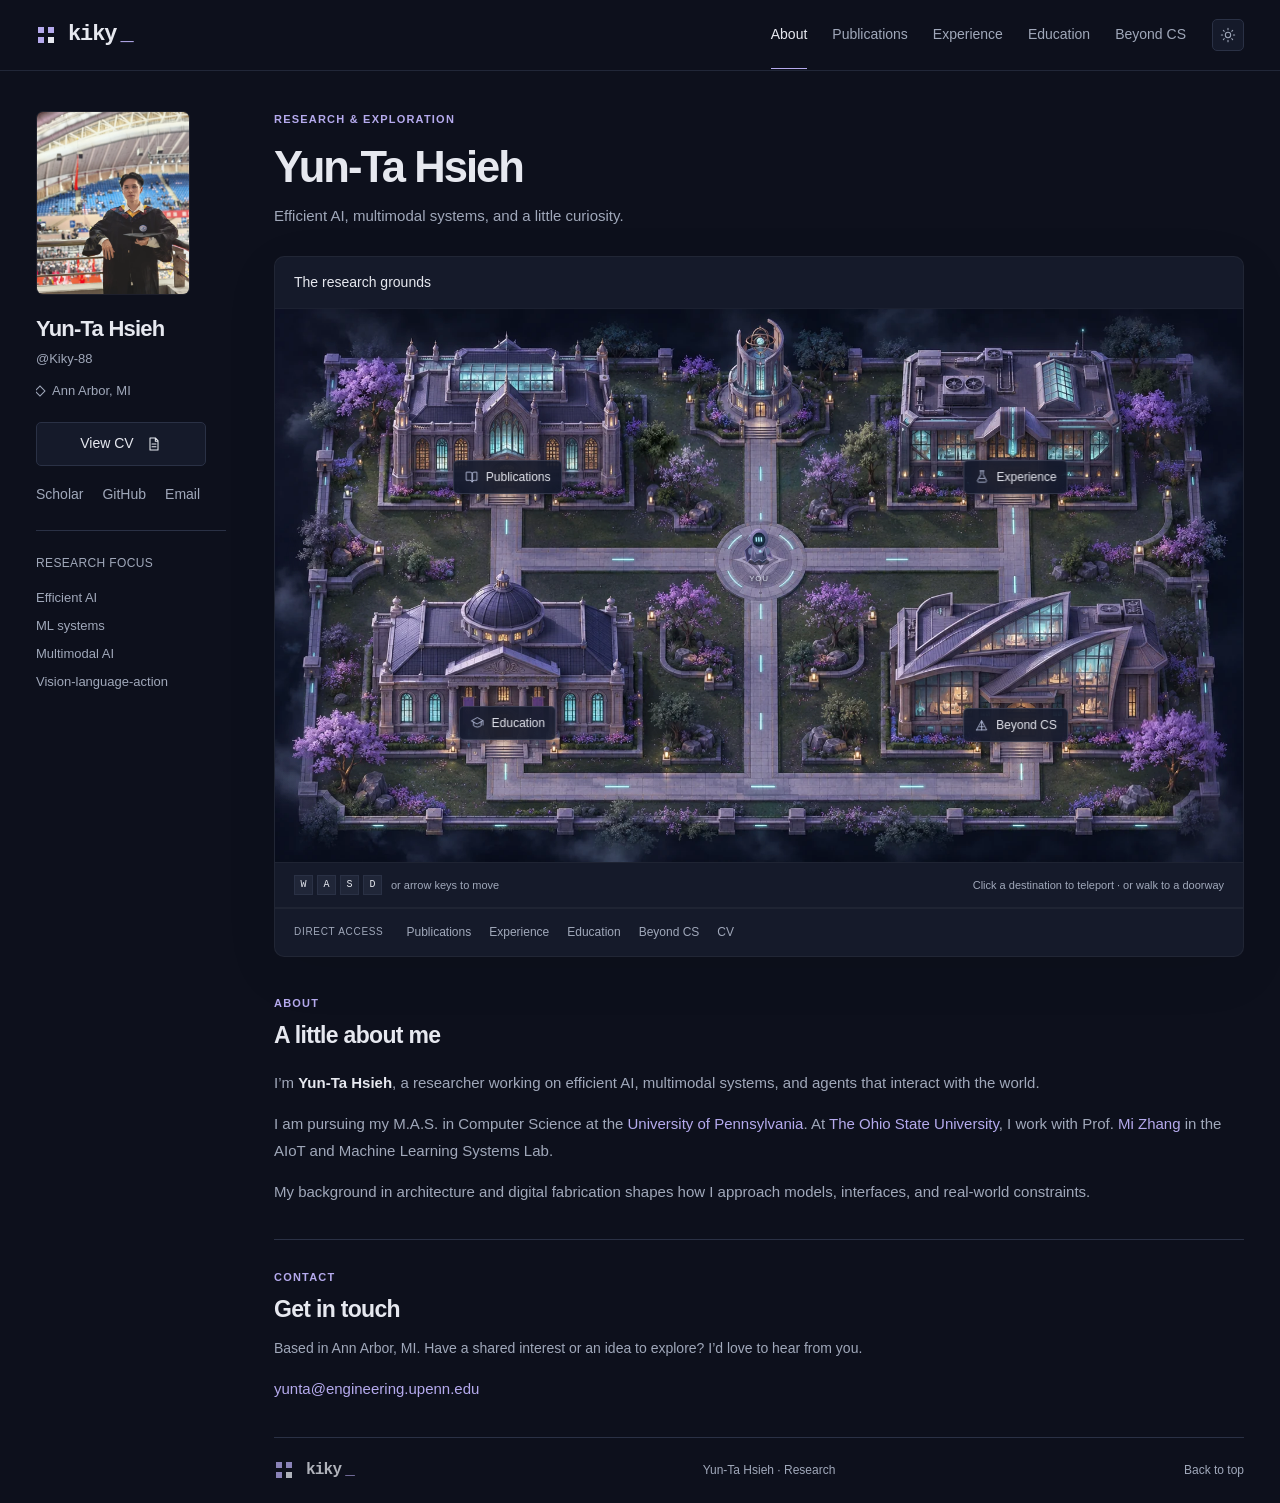
==== commit b4f8848a: "Remove campus pause and reset controls" ====
--- a/index.html
+++ b/index.html
@@ -7,7 +7,7 @@
   <meta name="description" content="Yun-Ta Hsieh — researching efficient AI, ML systems, multimodal AI, and vision-language-action models." />
   <meta name="theme-color" content="#0d1020" />
   <title>About · Yun-Ta Hsieh</title>
-  <link rel="stylesheet" href="styles.css?v=20261123-tp1" />
+  <link rel="stylesheet" href="styles.css?v=20261123-clean1" />
   <link rel="icon" type="image/svg+xml" href="images/favicon.svg" />
   <link rel="preload" as="image" href="images/campus-night-v2.webp" fetchpriority="high" />
   <script>try{document.documentElement.dataset.theme=localStorage.getItem('homepage-theme')==='light'?'light':'dark'}catch(e){}</script>
@@ -16,13 +16,13 @@
   <a class="skip-link" href="#main">Skip to content</a>
   <header class="site-header">
     <div class="site-header-inner">
-      <a class="brand" href="index.html?v=20261123-tp1" aria-label="Kiky home"><svg class="brand-mark" viewBox="0 0 20 20" aria-hidden="true"><path d="M2 2h6v6H2zm10 0h6v6h-6zM2 12h6v6H2z"/><path class="mark-lime" d="M12 12h6v6h-6z"/></svg> kiky<span class="brand-dot">_</span></a>
+      <a class="brand" href="index.html?v=20261123-clean1" aria-label="Kiky home"><svg class="brand-mark" viewBox="0 0 20 20" aria-hidden="true"><path d="M2 2h6v6H2zm10 0h6v6h-6zM2 12h6v6H2z"/><path class="mark-lime" d="M12 12h6v6h-6z"/></svg> kiky<span class="brand-dot">_</span></a>
       <nav class="site-nav" aria-label="Primary navigation">
-        <a class="nav-link active" href="index.html?v=20261123-tp1" aria-current="page">About</a>
-        <a class="nav-link" href="publications.html?v=20261123-tp1">Publications</a>
-        <a class="nav-link" href="experience.html?v=20261123-tp1">Experience</a>
-        <a class="nav-link" href="education.html?v=20261123-tp1">Education</a>
-        <a class="nav-link" href="beyond.html?v=20261123-tp1">Beyond CS</a>
+        <a class="nav-link active" href="index.html?v=20261123-clean1" aria-current="page">About</a>
+        <a class="nav-link" href="publications.html?v=20261123-clean1">Publications</a>
+        <a class="nav-link" href="experience.html?v=20261123-clean1">Experience</a>
+        <a class="nav-link" href="education.html?v=20261123-clean1">Education</a>
+        <a class="nav-link" href="beyond.html?v=20261123-clean1">Beyond CS</a>
       </nav>
       <button class="theme-toggle" type="button" aria-label="Switch to light mode" aria-pressed="true"><svg class="theme-icon-moon" viewBox="0 0 24 24" aria-hidden="true"><path d="M20.5 14.5A8.5 8.5 0 0 1 9.5 3.5 7 7 0 1 0 20.5 14.5Z"/></svg><svg class="theme-icon-sun" viewBox="0 0 24 24" aria-hidden="true"><circle cx="12" cy="12" r="4"/><path d="M12 2v2m0 16v2M2 12h2m16 0h2M5 5l1.4 1.4m11.2 11.2L19 19M5 19l1.4-1.4M17.6 6.4 19 5"/></svg></button>
     </div>
@@ -45,7 +45,7 @@
     </section>
 
     <section class="research-world" aria-labelledby="world-title">
-      <div class="world-bar"><h2 id="world-title">The research grounds</h2><div class="world-bar-actions"><button class="ambience-toggle" type="button" aria-pressed="true">Pause motion</button><button class="world-reset" type="button" aria-label="Return explorer to starting position">Reset position</button></div></div>
+      <div class="world-bar"><h2 id="world-title">The research grounds</h2></div>
       <div class="world-stage">
         <img class="world-art" src="images/campus-night-v2.webp" alt="A miniature night-time campus with four illuminated buildings, violet gardens, and connected stone paths." width="1659" height="948" fetchpriority="high" decoding="async" />
         <div class="foliage-layer" aria-hidden="true"><span class="foliage-patch" style="left:4%;top:5%;width:14%;height:23%;background-size:714.28571% 434.78261%;background-position:4.65116% 6.49351%;--wind-delay:0s;--wind-duration:6.8s"></span><span class="foliage-patch" style="left:85%;top:5%;width:12%;height:23%;background-size:833.33333% 434.78261%;background-position:96.59091% 6.49351%;--wind-delay:-2s;--wind-duration:7.5s"></span><span class="foliage-patch" style="left:1%;top:34%;width:12%;height:24%;background-size:833.33333% 416.66667%;background-position:1.13636% 44.73684%;--wind-delay:-4s;--wind-duration:8.2s"></span><span class="foliage-patch" style="left:4%;top:69%;width:14%;height:25%;background-size:714.28571% 400.00000%;background-position:4.65116% 92.00000%;--wind-delay:-1s;--wind-duration:7.3s"></span><span class="foliage-patch" style="left:85%;top:70%;width:14%;height:25%;background-size:714.28571% 400.00000%;background-position:98.83721% 93.33333%;--wind-delay:-3s;--wind-duration:8.4s"></span><span class="foliage-patch" style="left:37%;top:21%;width:11%;height:23%;background-size:909.09091% 434.78261%;background-position:41.57303% 27.27273%;--wind-delay:-5s;--wind-duration:7.8s"></span><span class="foliage-patch" style="left:54%;top:21%;width:11%;height:22%;background-size:909.09091% 454.54545%;background-position:60.67416% 26.92308%;--wind-delay:-2.5s;--wind-duration:8.6s"></span><span class="foliage-patch" style="left:35%;top:51%;width:14%;height:29%;background-size:714.28571% 344.82759%;background-position:40.69767% 71.83099%;--wind-delay:-4.5s;--wind-duration:9.2s"></span><span class="foliage-patch" style="left:53%;top:51%;width:14%;height:29%;background-size:714.28571% 344.82759%;background-position:61.62791% 71.83099%;--wind-delay:-1.5s;--wind-duration:8.8s"></span></div>
@@ -61,16 +61,16 @@
       </div>
       <div class="world-controls"><p><kbd>W</kbd><kbd>A</kbd><kbd>S</kbd><kbd>D</kbd><span>or arrow keys to move</span></p><p><span class="desktop-world-hint">Click a destination to teleport &middot; or walk to a doorway</span><span class="touch-world-hint">Tap any building to enter.</span></p></div>
 
-      <nav class="world-fast-travel" aria-label="Direct page links"><span>DIRECT ACCESS</span><a href="publications.html?v=20261123-tp1">Publications</a><a href="experience.html?v=20261123-tp1">Experience</a><a href="education.html?v=20261123-tp1">Education</a><a href="beyond.html?v=20261123-tp1">Beyond CS</a><a href="images/Yunta_Hsieh_CV.pdf" target="_blank" rel="noreferrer">CV</a></nav>
+      <nav class="world-fast-travel" aria-label="Direct page links"><span>DIRECT ACCESS</span><a href="publications.html?v=20261123-clean1">Publications</a><a href="experience.html?v=20261123-clean1">Experience</a><a href="education.html?v=20261123-clean1">Education</a><a href="beyond.html?v=20261123-clean1">Beyond CS</a><a href="images/Yunta_Hsieh_CV.pdf" target="_blank" rel="noreferrer">CV</a></nav>
     </section>
     <section class="about-brief" aria-labelledby="about-brief-title"><p class="eyebrow">ABOUT</p><h2 id="about-brief-title">A little about me</h2><div class="intro-copy"><p>I’m <strong>Yun-Ta Hsieh</strong>, a researcher working on efficient AI, multimodal systems, and agents that interact with the world.</p><p>I am pursuing my M.A.S. in Computer Science at the <a href="https://www.upenn.edu/" target="_blank" rel="noreferrer">University of Pennsylvania</a>. At <a href="https://www.osu.edu/" target="_blank" rel="noreferrer">The Ohio State University</a>, I work with Prof. <a href="https://mi-zhang.github.io/" target="_blank" rel="noreferrer">Mi Zhang</a> in the AIoT and Machine Learning Systems Lab.</p><p>My background in architecture and digital fabrication shapes how I approach models, interfaces, and real-world constraints.</p></div></section>
     <section class="contact-section" id="contact" aria-labelledby="contact-title"><div><p class="eyebrow">CONTACT</p><h2 id="contact-title">Get in touch</h2><p>Based in Ann Arbor, MI. Have a shared interest or an idea to explore? I’d love to hear from you.</p><a class="contact-email" href="mailto:yunta@engineering.upenn.edu">yunta@engineering.upenn.edu</a></div></section>
-    <footer><a class="brand" href="index.html?v=20261123-tp1"><svg class="brand-mark" viewBox="0 0 20 20" aria-hidden="true"><path d="M2 2h6v6H2zm10 0h6v6h-6zM2 12h6v6H2z"/><path class="mark-lime" d="M12 12h6v6h-6z"/></svg> kiky<span class="brand-dot">_</span></a><p>Yun-Ta Hsieh · Research</p><a href="#top" data-back-to-top>Back to top</a></footer>
+    <footer><a class="brand" href="index.html?v=20261123-clean1"><svg class="brand-mark" viewBox="0 0 20 20" aria-hidden="true"><path d="M2 2h6v6H2zm10 0h6v6h-6zM2 12h6v6H2z"/><path class="mark-lime" d="M12 12h6v6h-6z"/></svg> kiky<span class="brand-dot">_</span></a><p>Yun-Ta Hsieh · Research</p><a href="#top" data-back-to-top>Back to top</a></footer>
     </div>
   </main>
-  <script src="script.js?v=20261123-tp1"></script>
-  <script src="world-engine.js?v=20261123-tp1"></script>
-  <script src="world.js?v=20261123-tp1"></script>
-  <script src="atmosphere.js?v=20261123-tp1"></script>
+  <script src="script.js?v=20261123-clean1"></script>
+  <script src="world-engine.js?v=20261123-clean1"></script>
+  <script src="world.js?v=20261123-clean1"></script>
+  <script src="atmosphere.js?v=20261123-clean1"></script>
 </body>
 </html>
